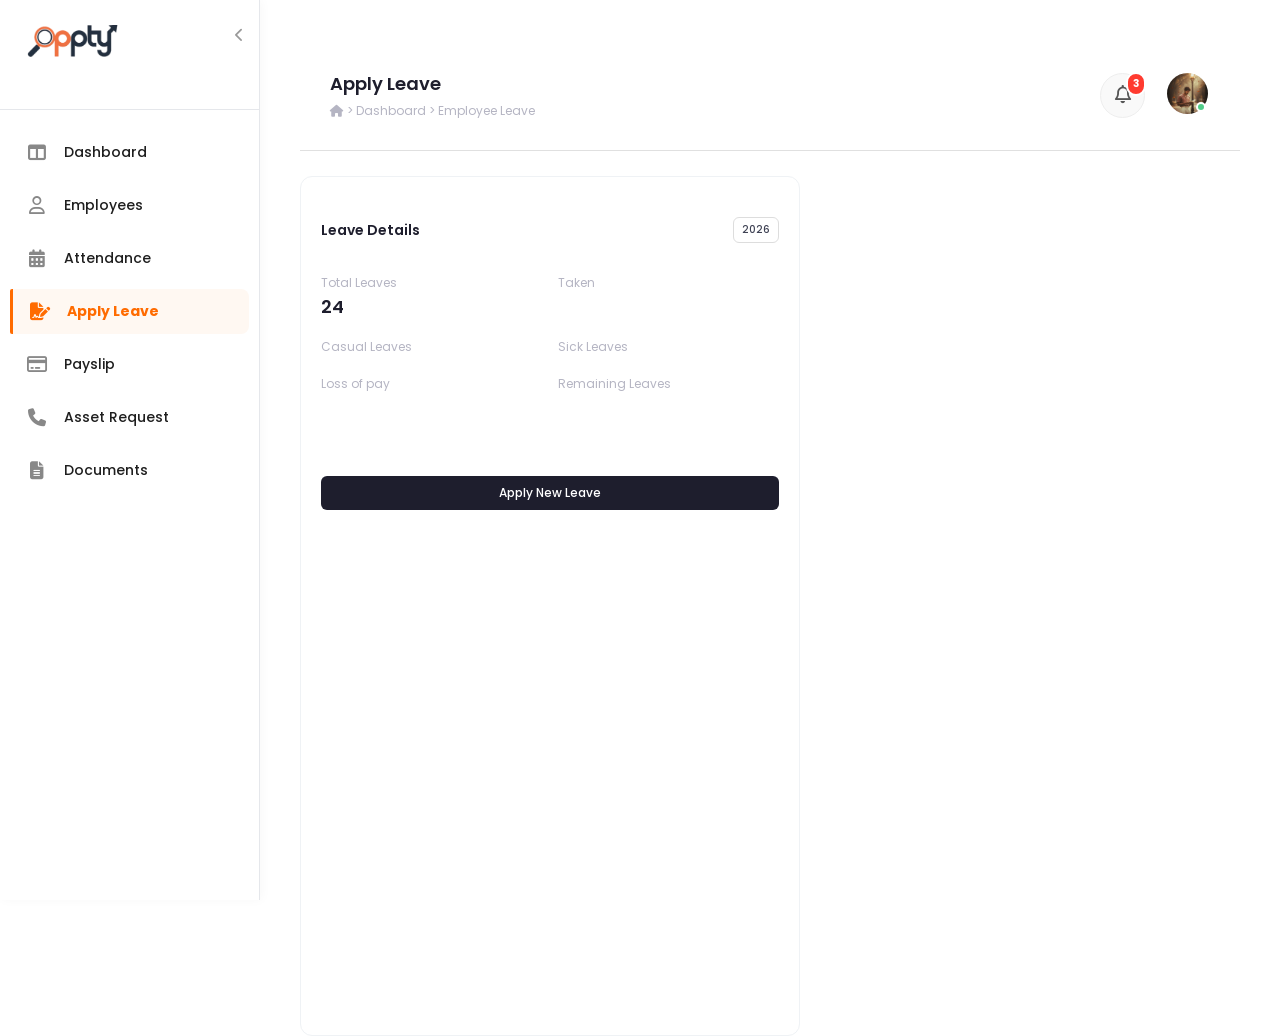
==== f_fr_bac/f_fr_bac/dashb_employee_trail/apply_leave/leave.html @ 928dead2 "updated profile" ====
<!DOCTYPE html>
<html lang="en">
<head>
    <meta charset="UTF-8">
    <meta name="viewport" content="width=device-width, initial-scale=1.0">
    <title>OPPTY EMPLOYEE HRMS</title>
    <link rel="icon" type="image/png" href="../assets/opptylogo2.png">
    <link href="https://fonts.googleapis.com/css2?family=Poppins:wght@300;400;500;600;700&display=swap" rel="stylesheet">
    <link rel="stylesheet" href="https://cdnjs.cloudflare.com/ajax/libs/font-awesome/6.4.0/css/all.min.css">
    <link rel="stylesheet" href="./leave.css">
    <link rel="stylesheet" href="../employee_page/employee.css">
    <link rel="stylesheet" href="../dashboard/dashboard.css">
</head>
<body>

    <div class="app-layout">
      <!-- SIDEBAR -->
      <aside class="sidebar" id="sidebar">
        <!-- Sidebar Header -->
        <div class="sidebar-header">
          <!-- 1. NEW LOGO SECTION -->
          <div class="sidebar-logo">
            <!-- Replace src with your actual logo URL -->
            <img src="../assets/opptylogo.png" alt="Company Logo" />
          </div>

          <!-- User Profile -->
          <div class="header-profile">
            <div class="user-name" id="name"></div>
            <div class="user-role" id="role"></div>
          </div>

          <!-- Toggle Button -->
          <button id="sidebarToggle" class="sidebar-toggle">
            <i class="fa-solid fa-chevron-left"></i>
          </button>
        </div>

        <div class="sidebar-content">
          <ul class="sidebar-menu">
            <!-- Dashboard -->
            <li class="menu-item">
              <a href="../dashboard/dashboard.html" class="menu-link">
                <div class="link-left">
                  <i class="fa-solid fa-table-columns"></i>
                  <span>Dashboard</span>
                </div>
              </a>
            </li>

            <!-- Employees -->
            <li class="menu-item">
              <a href="../employee_page/employee.html" class="menu-link">
                <div class="link-left">
                  <i class="fa-regular fa-user"></i>
                  <span>Employees</span>
                </div>
              </a>
            </li>

            <!-- Attendance -->
            <li class="menu-item">
              <a href="../attendance/attendance.html" class="menu-link">
                <div class="link-left">
                  <i class="fa-solid fa-calendar-days"></i>
                  <span>Attendance</span>
                </div>
              </a>
            </li>
            <li class="menu-item active">
              <a href="../apply_leave/leave.html" class="menu-link">
                <div class="link-left">
                  <i class="fa-solid fa-file-signature"></i>
                  <span>Apply Leave</span>
                </div>
              </a>
            </li>   

           <!-- Payslip -->
            <li class="menu-item">
              <a href="../payslips/payslip.html" class="menu-link">
                <div class="link-left">
                  <i class="fa-regular fa-credit-card"></i>
                  <span>Payslip</span>
                </div>
              </a>
            </li>

            <!-- Asset Allocation -->
            <li class="menu-item">
              <a href="../asset_allocation/assetallocation.html" class="menu-link">
                <div class="link-left">
                  <i class="fa-solid fa-phone"></i>
                  <span>Asset Request</span>
                </div>
              </a>
            </li>

            <!-- Documents -->
      <li class="menu-item">
        <a href="../documents/documents.html" class="menu-link">
          <div class="link-left">
            <i class="fa-solid fa-file-lines"></i>
            <span>Documents</span>
          </div>
        </a>
      </li>
          </ul>
        </div>
      </aside>
      <main class="main-content" id="mainContent">
        <div class="container">
          <!-- Header -->
          <header class="page-header">
            <div class="flex items-center gap-10">
              <!-- Mobile Menu Button -->
              <button id="mobileMenuBtn" class="mobile-menu-btn">
                <i class="fa-solid fa-bars"></i>
              </button>

              <div class="page-title">
                <h1>Apply Leave</h1>
                <div class="breadcrumbs">
                  <i class="fa-solid fa-house"></i> > Dashboard > Employee
                  Leave
                </div>
              </div>
            </div>

            <!-- 1. NOTIFICATION COMPONENT -->
         <div style="width: auto; display: flex; justify-content: flex-end; align-items: center; gap: 20px;">
        <div class="db-widget-wrapper">
            <button class="db-icon-btn db-notif-trigger-btn" onclick="db_toggleNotifications()">
                <i class="fa-regular fa-bell"></i>
                <span class="db-notif-badge">3</span>
            </button>

            <!-- Unique ID for Notification Dropdown -->
            <div class="db-dropdown-card db-notif-card" id="db-notification-menu">
                <div class="db-card-header">Notifications</div>
                
                <div class="db-notif-item">
                    <div class="db-notif-symbol"><i class="fa-solid fa-check"></i></div>
                    <div class="db-notif-text">
                        <h4>Leave Approved</h4>
                        <p>Your leave request was approved.</p>
                        <span class="db-time-ago">Just now</span>
                    </div>
                </div>

                <div class="db-notif-item">
                    <div class="db-notif-symbol db-symbol-alert">
                        <i class="fa-solid fa-triangle-exclamation"></i>
                    </div>
                    <div class="db-notif-text">
                        <h4>Attendance Alert</h4>
                        <p>You forgot to punch out.</p>
                        <span class="db-time-ago">2 hours ago</span>
                    </div>
                </div>
            </div>
        </div>

        <!-- 2. PROFILE COMPONENT -->
        <div class="db-widget-wrapper">
            <!-- Profile Image Button -->
            <button class="db-profile-trigger-btn" onclick="db_toggleProfile()">
                <img src="../assets/profiledp.jpeg" alt="User">
                <span class="db-online-dot"></span>
            </button>

            <!-- Unique ID for Profile Dropdown -->
            <div class="db-dropdown-card db-profile-card" id="db-profile-menu">
                <!-- User Info Header -->
                <div class="db-profile-header-info">
                    <div class="db-user-avatar-lg">
                        <img src="../assets/profiledp.jpeg" alt="User">
                    </div>
                    <div class="db-user-info-text">
                        <h3 id="name"></h3>
                        <p>Employee ID: <span id="employee_id"></span></p>
                    </div>
                </div>

                <!-- Menu Links -->
                <ul class="db-profile-nav-list">
                    <li><a href="../dashboard/dashboard.html"><i class="fa-regular fa-user"></i> My Profile</a></li>
                    
                </ul>

                <!-- Logout Section -->
                <div class="db-logout-footer">
                    <button class="db-logout-action-btn" onclick="db_logoutUser()">
                        <i class="fa-solid fa-arrow-right-from-bracket"></i> Logout
                    </button>
                </div>
            </div>
        </div>
         </div>
          </header>
        </div>

        <!--apply leave section-->
        <div class="card" style="width: 500px; align-items: center;  ">
                        <div class="card-header" style="margin-top: 20px;">
                            <span class="card-title">Leave Details</span>
                            <button class="btn btn-outline" style="padding: 4px 8px; font-size: 10px;">2026</button>
                        </div>
                        <div class="stats-grid">
                            <div class="stat-box">
                                <span>Total Leaves</span>
                                <h4>24</h4>
                            </div>
                            <div class="stat-box">
                                <span>Taken</span>
                                <h4 id="taken"></h4>
                            </div>
                            <div class="stat-box">
                                <span >Casual Leaves</span>
                                <h4 id="casual"></h4>
                            </div>
                            <div class="stat-box">
                                <span>Sick Leaves</span>
                                <h4 id="sick"></h4>
                            </div>
                            <div class="stat-box">
                                <span>Loss of pay</span>
                                <h4 id="lop"></h4>
                            </div>
                            <div class="stat-box">
                                <span>Remaining Leaves</span>
                                <h4 id="remaining"></h4>
                            </div>
                        </div>
                        <button class="btn btn-dark btn-trigger" style="width: 100%; margin-top: 80px; text-align: center; display: flex; justify-content: center; align-items: center;" >Apply New Leave</button>
                    </div>
                </div>

                <!-- leave apply modal -->
  <div class="lm-modal-overlay" id="lmLeaveModal">
    <div class="lm-modal-box">
        <div class="lm-modal-header">
            <h3>Add Leave Request</h3>
            <button class="lm-close-icon" id="lmCloseBtn"><i class="fa-solid fa-xmark"></i></button>
        </div>

        <div class="lm-modal-body">
            <form id="lmLeaveForm">
                <div class="lm-form-group">
                    <label>Employee Name <span class="lm-req">*</span></label>
                    <input type="text" id="lmEmpName" class="lm-form-control" placeholder="Enter Name"> 
                </div>

                <div class="lm-form-group">
                    <label>Leave Type <span class="lm-req">*</span></label>
                    <select id="lmLeaveType" class="lm-form-control">
                        <option value="" disabled selected>Select Leave Type</option>
                        <option value="casual">Casual Leave (12/yr)</option>
                        <option value="medical">Medical Leave (12/yr)</option>
                        <!-- <option value="nopay">Loss of Pay</option> -->
                    </select>
                </div>

                <div class="lm-form-row">
                    <div class="lm-form-group lm-half">
                        <label>From Date <span class="lm-req">*</span></label>
                        <input type="date" id="lmFromDate" class="lm-form-control">
                    </div>
                    <div class="lm-form-group lm-half">
                        <label>To Date <span class="lm-req">*</span></label>
                        <input type="date" id="lmToDate" class="lm-form-control">
                    </div>
                </div>

                <div class="lm-form-row">
                    <div class="lm-form-group lm-half">
                        <label>Total Days</label>
                        <input type="text" id="lmNumDays" class="lm-form-control lm-readonly" value="0" readonly>
                    </div>
                    <div class="lm-form-group lm-half">
                        <label>Current Balance</label>
                        <input type="text" id="lmBalance" class="lm-form-control lm-readonly lm-highlight" value="-" readonly>
                    </div>
                </div>

                <div class="lm-form-group">
                    <label>Reason for Leave <span class="lm-req">*</span></label>
                    <textarea id="lmReason" class="lm-form-control" rows="3" placeholder="Enter reason here..."></textarea>
                </div>

                <div class="lm-modal-footer">
                    <button type="button" class="lm-btn-cancel" id="lmCancelBtn">Cancel</button>
                    <button type="submit" class="lm-btn-submit" id="lmSubmitBtn">Submit Request</button>
                </div>
            </form>
        </div>
    </div>
</div>
<!-- SUCCESS MODAL POPUP -->
<div class="lm-modal-overlay" id="lmSuccessModal">
    <div class="lm-success-box">
        <div class="lm-success-icon">
            <i class="fa-solid fa-check"></i>
        </div>
        <h3>Request Submitted!</h3>
        <p>Your leave application has been sent for approval successfully.</p>
        <button class="lm-btn-success-close" id="lmSuccessCloseBtn">Continue</button>
    </div>
</div>

      </main>
    </div>
        <script src="./leave.js"></script>
        <script src="../employee_page/employee.js"></script>
        <script src="../dashboard/dashboard.js"></script>
</body>
</html>
---- f_fr_bac/f_fr_bac/dashb_employee_trail/apply_leave/leave.css ----
/* --- Modal Overlay (Hidden by Default) --- */
.lm-modal-overlay {
    position: fixed;
    top: 0; left: 0; width: 100%; height: 100%;
    background: rgba(0, 0, 0, 0.5);
    z-index: 1000;
    display: none; /* Hidden */
    justify-content: center;
    align-items: center;
    backdrop-filter: blur(2px);
}

/* --- Show Modal when Active --- */
.lm-modal-overlay.active {
    display: flex !important;
}

/* --- Modal Box Styling --- */
.lm-modal-box, .lm-success-box {
    background: white;
    padding: 25px;
    border-radius: 12px;
    width: 500px;
    max-width: 90%;
    box-shadow: 0 10px 30px rgba(0,0,0,0.2);
    animation: fadeIn 0.3s ease;
}

/* --- SUCCESS MODAL SPECIFIC STYLES --- */
/* This targets the inner white box of the success modal */
.lm-success-box {
    background: white;
    width: 400px;
    max-width: 90%;
    text-align: center;
    padding: 30px;
    border-radius: 12px;
    box-shadow: 0 10px 30px rgba(0,0,0,0.2);
    /* Center it inside the overlay */
    position: relative;
    display: flex;
    flex-direction: column;
    align-items: center;
}

.lm-success-icon { 
    font-size: 50px; 
    color: #28a745; 
    margin-bottom: 15px; 
}

.lm-success-box h3 {
    margin: 10px 0;
    color: #333;
    font-size: 22px;
}

.lm-success-box p {
    color: #666;
    font-size: 14px;
    margin-bottom: 25px;
    line-height: 1.5;
}

.lm-btn-success-close {
    background: #28a745; 
    color: white; 
    border: none; 
    padding: 10px 30px; 
    border-radius: 6px; 
    cursor: pointer; 
    font-size: 14px;
    font-weight: 600;
    transition: 0.2s;
}

.lm-btn-success-close:hover {
    background: #218838;
}
---- f_fr_bac/f_fr_bac/dashb_employee_trail/employee_page/employee.css ----
/* :root {
    --primary: #FF5B1E;
    --dark: #1E1E2D;
    --text: #3F4254;
    --muted: #B5B5C3;
    --border: #E5E7EB;
    --bg: #F5F8FA;
    --white: #FFFFFF;
}

* { margin: 0; padding: 0; box-sizing: border-box; font-family: 'Inter', sans-serif; }

body {
    background-color: var(--bg);
    height: 100vh;
    display: flex;
    justify-content: center;
    align-items: center;
} */

.dashboard{

width:420px;
margin:auto;
display:flex;
flex-direction:column;
gap:25px;

}

/* Birthday */

.birthday-card{

background:linear-gradient(135deg,#1d2038,#262a45);
color:white;
border-radius:20px;
padding:35px;
text-align:center;
box-shadow:0 10px 30px rgba(0,0,0,0.15);

}

.birthday-card h2{

font-size:22px;
margin-bottom:20px;

}

.birthday-profile img{

width:80px;
height:80px;
border-radius:50%;
border:4px solid rgba(255,255,255,0.15);
margin-bottom:10px;

}

.birthday-profile h3{

margin:5px 0;
font-size:20px;

}

.birthday-profile p{

color:#c7c9e3;
font-size:14px;

}

.birthday-actions{

margin-top:25px;
display:flex;
justify-content:center;
gap:12px;

}

.wish-btn{

background:#ff6b2c;
border:none;
padding:10px 18px;
color:white;
border-radius:8px;
font-size:14px;
cursor:pointer;
transition:0.3s;

}

.wish-btn:hover{

background:#ff4d00;

}

.view-btn{

background:white;
color:#222;
border:none;
padding:10px 18px;
border-radius:8px;
cursor:pointer;

}

/* Leave */

.leave-card{

background:#1f5664;
color:white;
padding:22px 25px;
border-radius:16px;
display:flex;
justify-content:space-between;
align-items:center;
box-shadow:0 8px 20px rgba(0,0,0,0.1);

}

.leave-left h3{

margin:0;
font-size:18px;

}

.leave-left p{

margin-top:5px;
font-size:13px;
opacity:0.8;

}

/* Holiday */

.holiday-card{

background:#ffc107;
padding:22px 25px;
border-radius:16px;
display:flex;
justify-content:space-between;
align-items:center;
box-shadow:0 8px 20px rgba(0,0,0,0.1);

}

.holiday-left h3{

margin:0;
font-size:18px;

}

.holiday-left p{

margin-top:5px;
font-size:13px;

}

.small-btn{

background:white;
border:none;
padding:8px 14px;
border-radius:6px;
cursor:pointer;
font-weight:500;

}

.small-btn:hover{

background:#f1f1f1;

}
/* --- Header Layout --- */
.page-header {
    display: flex;
    justify-content: space-between; /* Pushes Search to the right */
    align-items: center;
    padding: 15px 25px;
    background-color: #fff;
    border-bottom: 1px solid #e0e0e0;
    flex-wrap: wrap; /* Allows wrapping on mobile */
    gap: 15px;
}

.header-left {
    display: flex;
    align-items: center;
    gap: 15px;
}

/* --- Search Box Container --- */
.search-box-wrapper {
    display: flex;
    align-items: center;
    background: #f3f4f6;
    border: 1px solid #e5e7eb;
    border-radius: 8px;
    padding: 0;
    overflow: hidden; /* Keeps children inside corners */
    transition: 0.3s;
    width: 400px;
    max-width: 100%;
}

.search-box-wrapper:focus-within {
    border-color: #2dd4bf; /* Highlight color on focus */
    box-shadow: 0 0 0 3px rgba(45, 212, 191, 0.1);
    background: #fff;
}

/* --- Filter Dropdown --- */
.search-select {
    border: none;
    background: transparent;
    padding: 10px 10px 10px 15px;
    font-size: 13px;
    color: #555;
    outline: none;
    cursor: pointer;
    font-weight: 500;
}

.search-select:hover {
    color: #000;
}

/* --- Vertical Divider --- */
.search-divider {
    width: 1px;
    height: 20px;
    background-color: #ccc;
    margin: 0 5px;
}

/* --- Input Field --- */
.search-input {
    border: none;
    background: transparent;
    padding: 10px;
    flex: 1; /* Takes remaining space */
    font-size: 14px;
    outline: none;
    color: #333;
}

/* --- Search Button --- */
.search-btn {
    background: transparent;
    border: none;
    padding: 10px 15px;
    cursor: pointer;
    color: #666;
    transition: 0.2s;
}

.search-btn:hover {
    color: #2dd4bf; /* Brand color */
    background-color: rgba(0,0,0,0.02);
}

/* --- Responsive --- */
@media (max-width: 768px) {
    .page-header {
        flex-direction: column;
        align-items: flex-start;
    }
    .search-box-wrapper {
        width: 100%;
    }
}

.calendar-card {
    background: var(--white);
    width: 720px;
    padding: 30px;
    border-radius: 16px;
    box-shadow: 0 15px 40px rgba(0,0,0,0.05);
    border: 1px solid var(--border);
}

/* --- Header & Dropdowns --- */
.calendar-header {
    display: flex;
    justify-content: space-between;
    align-items: center;
    margin-bottom: 25px;
}

.select-group {
    display: flex;
    gap: 10px;
}

.cal-select {
    padding: 8px 12px;
    border-radius: 8px;
    border: 1px solid var(--border);
    font-size: 14px;
    font-weight: 600;
    color: var(--dark);
    outline: none;
    cursor: pointer;
    background-color: #fff;
    transition: 0.2s;
}

.cal-select:hover { border-color: var(--muted); }
.cal-select:focus { border-color: var(--primary); }

/* Button to quickly jump back to today */
.btn-today {
    background: transparent;
    border: none;
    color: var(--primary);
    font-size: 12px;
    font-weight: 600;
    cursor: pointer;
}
.btn-today:hover { text-decoration: underline; }

/* --- Grid --- */
.weekdays {
    display: grid;
    grid-template-columns: repeat(7, 1fr);
    text-align: center;
    font-size: 12px;
    color: var(--muted);
    font-weight: 600;
    margin-bottom: 10px;
    text-transform: uppercase;
}

.days-grid {
    display: grid;
    grid-template-columns: repeat(7, 1fr);
    gap: 5px;
}

.day {
    height: 45px;
    display: flex;
    align-items: center;
    justify-content: center;
    border-radius: 8px;
    font-size: 13px;
    color: var(--text);
    cursor: pointer;
    transition: 0.2s;
}

.day:hover:not(.empty) {
    background-color: #F9F9F9;
    color: var(--dark);
    font-weight: 600;
}

/* Today's Highlight */
.day.today {
    background-color: var(--primary);
    color: white;
    font-weight: 700;
    box-shadow: 0 4px 10px rgba(255, 91, 30, 0.3);
}

/* Offset dates (prev/next month) */
.day.other-month {
    color: #E0E0E0;
}

/* Style for days marked as Present (Green) */
.day.present {
    background-color: #10b981; /* Green color */
    color: white !important;
    font-weight: 700;
    box-shadow: 0 4px 10px rgba(16, 185, 129, 0.3);
    position: relative;
    border: none;
}

/* Optional: Add a small checkmark icon via CSS */
.day.present::after {
    content: '✓';
    font-size: 8px;
    position: absolute;
    bottom: 2px;
    left: 50%;
    transform: translateX(-50%);
    opacity: 0.8;
}

/* Ensure 'Present' overrides 'Today' if user punches in today */
.day.today.present {
    background-color: #10b981; /* Green overrides Primary */
    border: 2px solid white;    /* Add a border to show it is still today */
}

/* profile */
.profile-card {
  width: 500px;
  background: white;
  border-radius: 18px;
  box-shadow: 0 10px 25px rgba(0,0,0,0.15);
  overflow: hidden;
  transition: 0.3s;
}

/* .profile-card:hover {
  transform: translateY(-5px);
} */

.profile-header {
  background: linear-gradient(135deg, #fe5e1f, #e8701b);
  padding: 25px;
  text-align: center;
  color: white;
}

.profile-img {
  width: 100px;
  height: 100px;
  border-radius: 50%;
  border: 4px solid white;
  object-fit: cover;
  margin-bottom: 10px;
}

.profile-name {
  font-size: 20px;
  font-weight: bold;
}

.profile-role {
  font-size: 14px;
  opacity: 0.9;
}

.profile-body {
  padding: 20px;
}

.info-row {
  display: flex;
  justify-content: space-between;
  margin-bottom: 12px;
  font-size: 14px;
}

.info-row span {
  color: gray;
}

.status {
  text-align: center;
  margin: 15px 0;
}

.status-badge {
  display: inline-block;
  padding: 6px 14px;
  border-radius: 20px;
  font-size: 13px;
  font-weight: bold;
  background: #e6f7ee;
  color: #1fa463;
}

.buttons {
  display: flex;
  gap: 10px;
  margin-top: 15px;
}

.buttons button {
  flex: 1;
  padding: 10px;
  border: none;
  border-radius: 10px;
  cursor: pointer;
  font-weight: bold;
  transition: 0.3s;
}

.btn-punch {
  background: #f28f69;
  color: white;
}

.btn-punch:hover {
  background: #f25c54;
}

.btn-view {
  background: #eaeaea;
}

.btn-view:hover {
  background: #d5d5d5;
}

/* Style for when the user has finished work for the day */
.punch-btn.completed {
    background-color: #e9ecef;
    color: #6c757d;
    cursor: not-allowed;
    border: 1px solid #dee2e6;
    pointer-events: none; /* Prevents clicking */
}

/* Style for Punch Out mode (Active) */
.punch-btn.punched-out-mode {
    background-color: #dc3545; /* Red */
    color: white;
    border: none;
}

.punch-btn.punched-out-mode:hover {
    background-color: #c82333;
}

:root {
  --primary: #ff5b1e; /* Orange accent */
  --primary-hover: #e04e18;
  --dark: #1e1e2d; /* Dark card backgrounds */
  --text-main: #3f4254;
  --text-muted: #b5b5c3;
  --bg-body: #f5f8fa;
  --white: #ffffff;
  --border: #eff2f5;
  --success: #50cd89;
  --danger: #f1416c;
  --warning: #ffc700;
  --info: #7239ea;
  --sidebar-width: 250px;
  --sidebar-width-collapsed: 70px;
  --header-height: 70px;
}

* {
  margin: 0;
  padding: 0;
  box-sizing: border-box;
  font-family: "Poppins", sans-serif;
}

body {
  background-color: var(--bg-body);
  color: var(--text-main);
  font-size: 13px;
  overflow-x: hidden;
}

a {
  text-decoration: none;
  color: inherit;
}
ul {
  list-style: none;
}

/* --- App Layout --- */
.app-layout {
  display: flex;
  min-height: 100vh;
}

/* --- Sidebar Styling --- */

:root {
  --sidebar-width: 260px;

  /* --- Theme Colors --- */
  --bg-white: #ffffff;
  --text-black: #1f1f1f; /* Soft black for better readability */
  --text-gray: #666666; /* Muted text for inactive items */
  --primary-orange: #ff6b00; /* Professional Orange */
  --bg-hover: #fff8f2; /* Very faint orange tint for hover bg */
  --border-color: #eeeeee;
}

/* --- Sidebar Container --- */
.sidebar {
  width: var(--sidebar-width);
  background: var(--bg-white); /* White Background */
  border-right: 1px solid var(--border-color);
  position: fixed;
  height: 100vh;
  left: 0;
  top: 0;
  z-index: 1000;
  transition: all 0.3s ease;
  display: flex;
  flex-direction: column;
  box-shadow: 2px 0 10px rgba(0, 0, 0, 0.03); /* Subtle shadow for depth */
}

/* --- Header Section --- */
.sidebar-header {
  padding: 25px 20px;
  display: flex;
  flex-direction: column; /* Stack Logo and Profile */
  gap: 20px;
  border-bottom: 1px solid var(--border-color);
  position: relative;
}

/* Logo Styling */
.sidebar-logo {
  display: flex;
  align-items: center;
  gap: 12px;
  margin-bottom: 5px;
}

.sidebar-logo img {
  width: 120px;
  height: 32px;
  object-fit: contain;
}

.sidebar-logo .logo-text {
  font-size: 20px;
  font-weight: 800;
  color: var(--text-black);
  letter-spacing: -0.5px;
}

/* Profile Section */
.header-profile {
  display: flex;
  flex-direction: column;
}

.user-name {
  font-size: 15px;
  font-weight: 700;
  color: var(--text-black);
}

.user-role {
  font-size: 12px;
  font-weight: 600;
  color: var(--text-gray);
  margin-top: 2px;
}

/* Toggle Button */
.sidebar-toggle {
  position: absolute;
  top: 25px;
  right: 15px;
  background: transparent;
  border: none;
  color: #999;
  cursor: pointer;
  font-size: 14px;
}
.sidebar-toggle:hover {
  color: var(--primary-orange);
}

/* --- Menu Content --- */
.sidebar-content {
  flex: 1;
  overflow-y: auto;
  padding: 20px 10px;
}

.sidebar-menu {
  list-style: none;
  padding: 0;
  margin: 0;
}

.menu-item {
  margin-bottom: 8px;
}

.menu-link {
  display: flex;
  align-items: center;
  padding: 12px 15px;
  color: var(--text-black); /* Black font by default */
  font-size: 14px;
  font-weight: 500;
  text-decoration: none;
  border-radius: 8px;

  /* Smooth Transitions for professional feel */
  transition: all 0.25s cubic-bezier(0.25, 0.8, 0.25, 1);
  transform-origin: left center; /* Ensures zoom expands from left */
}

.link-left {
  display: flex;
  align-items: center;
  gap: 15px;
  width: 100%;
}

/* Icon Styling */
.link-left i {
  font-size: 18px;
  width: 24px;
  text-align: center;
  color: #888; /* Grey Icon Default */
  transition: color 0.2s ease;
}

/* --- HOVER EFFECT (Professional Zoom & Color) --- */
.menu-item:not(.active):hover .menu-link {
  color: var(--primary-orange); /* Font turns Orange */
  background-color: var(--bg-hover); /* Faint background tint */
  box-shadow: 0 4px 12px rgba(0, 0, 0, 0.05); /* Subtle lift effect */
}

.menu-item:not(.active):hover i {
  color: var(--primary-orange); /* Icon turns Orange */
}

/* --- ACTIVE STATE --- */
.menu-item.active .menu-link {
  background: var(--bg-hover);
  color: var(--primary-orange);
  font-weight: 700;
  border-left: 3px solid var(--primary-orange); /* Professional indicator */
  border-top-left-radius: 2px;
  border-bottom-left-radius: 2px;
}

.menu-item.active i {
  color: var(--primary-orange);
}

/* --- ACTIVE STATE --- */
.menu-item.active .menu-link {
  background: var(--bg-hover, #f0f0f0); /* Added fallback color */
  color: var(--primary-orange, #ff6b00);
  font-weight: 700;
  border-left: 3px solid var(--primary-orange, #ff6b00);
  /* Optional: Add background transition for smoothness */
  transition: all 0.3s ease;
}

.menu-item.active i {
  color: var(--primary-orange, #ff6b00);
}

.menu-item .menu-link:hover {
    background: var(--bg-hover, #f8f9fa);
    color: var(--primary-orange, #ff6b00);
}

.menu-item:hover i {
    color: var(--primary-orange, #ff6b00);
}

/* --- Collapsed State Adjustments --- */
.sidebar.collapsed {
  width: 80px;
}
.sidebar.collapsed .logo-text,
.sidebar.collapsed .user-name,
.sidebar.collapsed .user-role,
.sidebar.collapsed .menu-link span {
  display: none;
}

.sidebar.collapsed .sidebar-header {
  align-items: center;
  padding: 20px 0;
}
.sidebar.collapsed .sidebar-logo {
  justify-content: center;
  margin-bottom: 15px;
}
.sidebar.collapsed .sidebar-toggle {
  display: none;
}
.sidebar.collapsed .menu-link {
  justify-content: center;
  padding: 15px 0;
}
.sidebar.collapsed .link-left {
  gap: 0;
  justify-content: center;
}

/* Scrollbar */
.sidebar-content::-webkit-scrollbar {
  width: 4px;
}
.sidebar-content::-webkit-scrollbar-thumb {
  background: #eee;
  border-radius: 4px;
}
/* Responsive Mobile */
@media (max-width: 992px) {
  .sidebar {
    transform: translateX(-100%);
  }
  .sidebar.active {
    transform: translateX(0);
  }
}

/* --- TOP NAVBAR --- */
.top-navbar {
    background: white;
    height: 70px;
    display: flex;
    align-items: center;
    justify-content: space-between;
    padding: 0 30px;
    border-bottom: 1px solid var(--border-color);
    position: sticky;
    top: 0;
    z-index: 100;
}

/* Search Bar Wrapper */
.search-wrapper {
    position: relative;
    width: 100%;
    max-width: 500px;
}

.search-container {
    display: flex;
    align-items: center;
    background-color: var(--bg-search);
    border-radius: 99px; /* Pill shape */
    padding: 10px 20px;
    transition: all 0.3s ease;
}

.search-container:focus-within {
    box-shadow: 0 0 0 2px rgba(79, 70, 229, 0.2);
    background-color: #fff;
    outline: 1px solid var(--border-color);
}

.search-icon {
    color: var(--text-main);
    font-size: 1.1rem;
    margin-right: 12px;
}

.search-input {
    border: none;
    background: transparent;
    outline: none;
    width: 100%;
    font-size: 0.95rem;
    color: var(--text-main);
}

/* Filter & Shortcut Section inside search */
.search-actions {
    display: flex;
    align-items: center;
    gap: 10px;
    border-left: 1px solid #d1d5db;
    padding-left: 12px;
    margin-left: 10px;
    white-space: nowrap;
}

.shortcut-hint {
    color: var(--text-light);
    font-size: 0.75rem;
    font-weight: 600;
    letter-spacing: 0.5px;
    pointer-events: none;
}

.filter-btn {
    background: none;
    border: none;
    cursor: pointer;
    color: var(--text-main);
    font-size: 0.9rem;
    transition: color 0.2s;
}

.filter-btn:hover {
    color: var(--primary);
}

/* Right Side Icons */
.nav-actions {
    display: flex;
    align-items: center;
    gap: 25px;
}

.nav-icon-btn {
    background: none;
    border: none;
    font-size: 1.25rem;
    color: #555;
    cursor: pointer;
    position: relative;
    transition: color 0.2s;
}

.nav-icon-btn:hover {
    color: var(--primary);
}

.avatar-container {
    width: 45px;
    height: 45px;
    border-radius: 50%;
    overflow: hidden;
    border: 2px solid white;
    box-shadow: 0 2px 5px rgba(0,0,0,0.1);
    cursor: pointer;
}

.avatar-container img {
    width: 100%;
    height: 100%;
    object-fit: cover;
}

/* --- PAGE HEADER --- */
.page-header {
    background-color: transparent;
    padding: 30px;
    display: flex;
    justify-content: space-between;
    align-items: center;
    flex-wrap: wrap;
    gap: 20px;
}

.flex { display: flex; }
.items-center { align-items: center; }
.gap-10 { gap: 15px; }

.mobile-menu-btn {
    display: none;
    background: white;
    border: 1px solid var(--border-color);
    padding: 10px;
    border-radius: 8px;
    cursor: pointer;
}

.page-title h1 {
    font-size: 1.5rem;
    color: var(--text-main);
    margin-bottom: 5px;
}

.breadcrumbs {
    color: var(--text-light);
    font-size: 0.9rem;
}

.btn {
    padding: 10px 20px;
    border-radius: 6px;
    font-weight: 500;
    cursor: pointer;
    font-size: 0.9rem;
    display: flex;
    align-items: center;
    gap: 8px;
}

.btn-outline {
    background: white;
    border: 1px solid var(--border-color);
    color: var(--text-main);
    transition: all 0.2s;
}

.btn-outline:hover {
    background-color: #f9fafb;
    border-color: #d1d5db;
}

/* --- RESPONSIVE MEDIA QUERIES --- */
@media (max-width: 768px) {
    .top-navbar { padding: 0 15px; }
    
    /* Hide hint and extra icons on mobile */
    .shortcut-hint, 
    .nav-icon-btn:not(.notification-btn) { display: none; }
    
    .notification-btn { display: block; }

    .search-container { padding: 8px 15px; }
    .search-actions { border: none; margin-left: 0; padding-left: 0; }
    
    .mobile-menu-btn { display: block; }
    
    .page-header { flex-direction: column; align-items: flex-start; }
    .header-actions { width: 100%; justify-content: space-between; margin-top: 15px; }
}

/* apply leave section */
/* Overlay */
.lm-modal-overlay {
    position: fixed;
    top: 0; 
    left: 0; 
    width: 100%; 
    height: 100%; 
    background: var(--lm-overlay); 
    z-index: 9999; 
    display: none; /* Hidden by default */
    justify-content: center; 
    align-items: center; 
    backdrop-filter: blur(2px);
}

.lm-modal-overlay.active { display: flex; }

/* Modal Box */
.lm-modal-box {
    background: white;
    width: 500px;
    max-width: 90%;
    border-radius: 12px;
    box-shadow: 0 10px 30px rgba(0,0,0,0.2);
    animation: lmZoomIn 0.3s ease;
    overflow: hidden;
}

@keyframes lmZoomIn { from { transform: scale(0.95); opacity: 0; } to { transform: scale(1); opacity: 1; } }

/* Header */
.lm-modal-header {
    padding: 20px 25px;
    border-bottom: 1px solid var(--lm-border);
    display: flex;
    justify-content: space-between;
    align-items: center;
}

.lm-modal-header h3 { font-size: 18px; font-weight: 600; margin: 0; color: var(--lm-text); }

.lm-close-icon {
    background: #f5f5f5; border: none; width: 32px; height: 32px; 
    border-radius: 50%; cursor: pointer; color: #888; display: flex; 
    align-items: center; justify-content: center; transition: 0.2s;
}
.lm-close-icon:hover { background: #eee; color: var(--lm-danger); }

/* Body */
.lm-modal-body { padding: 25px; }

.lm-form-group { margin-bottom: 15px; }
.lm-form-row { display: flex; gap: 15px; margin-bottom: 15px; }
.lm-half { flex: 1; }

.lm-form-group label {
    display: block; font-size: 13px; font-weight: 500; 
    color: var(--lm-text); margin-bottom: 6px;
}

.lm-req { color: var(--lm-danger); }

.lm-form-control {
    width: 100%; padding: 10px 12px; 
    border: 1px solid var(--lm-border); 
    border-radius: 6px; font-size: 14px; 
    outline: none; color: var(--lm-text);
    background: #fff;
}

.lm-form-control:focus { border-color: var(--lm-primary); }

.lm-readonly { background: #F9F9F9; pointer-events: none; }
.lm-highlight { color: var(--lm-primary); font-weight: 700; }

/* Footer Buttons */
.lm-modal-footer {
    display: flex; justify-content: flex-end; gap: 12px; margin-top: 25px;
}

.lm-btn-cancel {
    background: white; border: 1px solid var(--lm-border); 
    padding: 10px 20px; border-radius: 6px; 
    font-weight: 500; cursor: pointer; color: #7e8299;
}
.lm-btn-cancel:hover { background: #f9f9f9; }

.lm-btn-submit {
    background: orangered; 
    padding: 10px 24px; border-radius: 6px; 
    font-weight: 500; color: white; cursor: pointer;
    border: none; transition: background 0.2s;
}
.lm-btn-submit:hover { background: #e04e18; }

/* Toast Notification */
.lm-toast {
    position: fixed; top: 20px; right: 20px;
    background: white; color: var(--lm-text);
    padding: 16px 20px; border-radius: 8px;
    box-shadow: 0 5px 15px rgba(0,0,0,0.15);
    display: flex; align-items: center; gap: 12px;
    border-left: 4px solid var(--lm-danger);
    transform: translateX(120%); transition: transform 0.3s ease;
    z-index: 10000;
}

.lm-toast.active { transform: translateX(0); }
.lm-toast.success { border-left-color: var(--lm-success); }
.lm-toast i { font-size: 18px; }
.lm-toast.success i { color: var(--lm-success); }
.lm-toast.error i { color: var(--lm-danger); }

/* --- Success Modal Box --- */
.lm-success-box {
    background: white;
    width: 400px;
    max-width: 85%;
    padding: 40px 30px;
    border-radius: 16px;
    text-align: center;
    box-shadow: 0 20px 40px rgba(0,0,0,0.2);
    animation: lmPopUp 0.4s cubic-bezier(0.175, 0.885, 0.32, 1.275);
    position: relative;
}

@keyframes lmPopUp {
    0% { transform: scale(0.5); opacity: 0; }
    100% { transform: scale(1); opacity: 1; }
}

/* Success Icon Circle */
.lm-success-icon {
    width: 80px;
    height: 80px;
    background-color: #e8f5e9; /* Light Green */
    color: var(--lm-success);
    border-radius: 50%;
    display: flex;
    align-items: center;
    justify-content: center;
    margin: 0 auto 20px auto;
    font-size: 35px;
    box-shadow: 0 0 0 10px rgba(40, 167, 69, 0.1); /* Subtle ring */
}

/* Typography */
.lm-success-box h3 {
    margin: 0 0 10px 0;
    color: var(--lm-text);
    font-size: 22px;
    font-weight: 700;
}

.lm-success-box p {
    margin: 0 0 25px 0;
    color: var(--lm-text-muted);
    font-size: 14px;
    line-height: 1.5;
}

/* Success Button */
.lm-btn-success-close {
    background-color: green;
    color: white;
    border: none;
    padding: 12px 30px;
    border-radius: 8px;
    font-size: 15px;
    font-weight: 600;
    cursor: pointer;
    transition: all 0.2s ease;
    width: 100%;
    box-shadow: 0 4px 12px rgba(40, 167, 69, 0.3);
}

.lm-btn-success-close:hover {
    background-color: #218838;
    transform: translateY(-2px);
    box-shadow: 0 6px 15px rgba(40, 167, 69, 0.4);
}

/* breakmanagement section */
body {
    background-color: var(--bm-bg-body);
    color: var(--bm-text-main);
    font-family: 'Poppins', sans-serif;
    margin: 0;
    padding: 20px;
}

.bm-main-container {
    max-width: 1200px;
    margin: 0 auto;
}

/* --- Header --- */
.bm-page-header {
    display: flex;
    justify-content: space-between;
    align-items: center;
    margin-bottom: 25px;
}

.bm-breadcrumbs {
    font-size: 12px;
    color: var(--bm-text-muted);
    margin-bottom: 5px;
    display: flex;
    align-items: center;
    gap: 8px;
}
.bm-breadcrumbs i { font-size: 10px; }

.bm-page-title {
    font-size: 18px;
    font-weight: 600;
    color: var(--bm-dark);
    margin: 0;
}

.bm-header-right { display: flex; gap: 10px; }

/* --- Buttons --- */
.bm-btn {
    padding: 10px 16px;
    border-radius: 6px;
    cursor: pointer;
    font-weight: 500;
    font-size: 13px;
    display: inline-flex;
    align-items: center;
    justify-content: center;
    gap: 8px;
    transition: 0.2s;
    line-height: 1.5;
}

.bm-btn-white {
    background-color: var(--bm-white);
    border: 1px solid var(--bm-border);
    color: var(--bm-text-main);
}
.bm-btn-white:hover { background-color: #f9f9f9; }

/* FIX: Force Button to be Orange */
.bm-btn-primary {
    background-color: #FF5B1E !important; /* Hardcoded Orange */
    color: #FFFFFF !important;
    border: 1px solid #FF5B1E !important;
    box-shadow: 0 4px 12px rgba(255, 91, 30, 0.2);
}
.bm-btn-primary:hover { 
    background-color: #e04e18 !important; 
    border-color: #e04e18 !important;
}

.bm-btn-dark { 
    background-color: var(--bm-dark); 
    color: var(--bm-white); 
    border: 1px solid var(--bm-dark);
}

.bm-btn-block { width: 100%; font-size: 14px; }
.bm-btn-sm { padding: 6px 12px; font-size: 11px; }

/* --- Layout --- */
.bm-grid-layout {
    display: grid;
    grid-template-columns: 1.5fr 1fr;
    gap: 20px;
    margin-bottom: 20px;
}

@media (max-width: 768px) {
    .bm-grid-layout { grid-template-columns: 1fr; }
}

/* --- Cards --- */
.bm-card {
    background: var(--bm-white);
    border-radius: 12px;
    border: 1px solid var(--bm-border);
    padding: 20px;
    box-shadow: 0 0 20px 0 rgba(76, 87, 125, 0.02);
}

.bm-card-header {
    display: flex;
    justify-content: space-between;
    align-items: center;
    margin-bottom: 20px;
}

.bm-card-title {
    font-weight: 600;
    font-size: 15px;
    color: var(--bm-dark);
}

/* --- Timer Card --- */
.bm-timer-body { display: flex; flex-direction: column; gap: 20px; }

.bm-select-wrapper .bm-label {
    display: block;
    font-size: 12px;
    color: var(--bm-text-muted);
    margin-bottom: 8px;
}

.bm-form-control {
    width: 100%;
    padding: 10px 15px;
    border: 1px solid var(--bm-border);
    border-radius: 6px;
    outline: none;
    color: var(--bm-text-main);
    background: #F9F9F9;
    font-size: 13px;
}

.bm-timer-circle-wrap { display: flex; justify-content: center; padding: 20px 0; }

/* FIX: Chart Color Orange */
.bm-timer-circle {
    width: 180px;
    height: 180px;
    border-radius: 50%;
    border: 6px solid #F1F1F1; /* Grey Ring */
    border-top-color: #FF5B1E; /* Orange Top */
    display: flex;
    flex-direction: column;
    justify-content: center;
    align-items: center;
    background: var(--bm-white);
}

.bm-timer-text {
    font-size: 32px;
    font-weight: 700;
    color: var(--bm-dark);
    font-variant-numeric: tabular-nums;
}

.bm-timer-label { font-size: 12px; color: var(--bm-text-muted); }

.bm-warning-box {
    background: #FFF4F4;
    color: var(--bm-danger);
    padding: 10px;
    border-radius: 6px;
    text-align: center;
    font-size: 12px;
    border: 1px dashed var(--bm-danger);
}

/* --- Stats Column --- */
.bm-stats-column { display: flex; flex-direction: column; gap: 20px; }

.bm-skill-item { margin-bottom: 15px; }

.bm-skill-info {
    display: flex;
    justify-content: space-between;
    margin-bottom: 8px;
    font-size: 12px;
}

.bm-skill-name { font-weight: 500; }
.bm-skill-val { color: var(--bm-text-muted); }

.bm-progress-bg {
    height: 8px;
    background: #F1F1F1;
    border-radius: 4px;
    overflow: hidden;
}

.bm-progress-fill {
    height: 100%;
    border-radius: 4px;
    transition: width 0.3s ease;
}

/* Total Summary Dots */
.bm-total-summary {
    display: flex;
    gap: 30px;
    margin-top: 25px;
    padding-top: 20px;
    border-top: 1px dashed var(--bm-border);
}

.bm-summary-box { 
    display: flex; 
    flex-direction: column; 
    align-items: flex-start;
}

/* Visible Dots */
.bm-dot { 
    width: 10px; 
    height: 10px; 
    border-radius: 50%; 
    display: block; 
    margin-bottom: 6px;
    flex-shrink: 0;
}

.bm-dot-orange { background-color: #FF5B1E; }
.bm-dot-green { background-color: #00C853; }

.bm-summary-box .bm-lbl { font-size: 11px; color: var(--bm-text-muted); }
.bm-summary-box .bm-val { font-size: 15px; font-weight: 600; color: var(--bm-dark); margin-top: 2px; }

/* Highlight/Policy Card */
.bm-highlight-card {
    background: #FFC700;
    color: #333;
    border: none;
}
.bm-highlight-content h3 { font-size: 14px; margin: 0 0 5px 0; }
.bm-highlight-content p { font-size: 11px; margin-bottom: 10px; opacity: 0.9; line-height: 1.4; }
.bm-btn-small-white {
    background: white; border: none; padding: 4px 10px; border-radius: 4px; font-size: 11px; cursor: pointer;
}

/* --- Table with Hidden Scrollbar --- */
/* --- Table Section --- */

.bm-history-card { 
    margin-top: 0;
    /* Remove overflow hidden from parent to allow child to manage scroll */
    overflow: visible; 
}

/* 1. SCROLLABLE CONTAINER WRAPPER */
.bm-table-responsive {
    /* Force the container to be a block element */
    display: block;
    
    /* STRICT HEIGHT LIMIT: Prevents expansion */
    max-height: 250px !important; 
    
    /* Force Scroll Logic */
    overflow-y: auto !important; 
    overflow-x: hidden;
    
    /* Width */
    width: 100%;
    
    /* --- HIDE SCROLLBARS (Cross-Browser) --- */
    
    /* Firefox */
    scrollbar-width: none;  
    
    /* IE and Edge */
    -ms-overflow-style: none;  
}

/* Hide Scrollbar for Chrome, Safari, and Opera */
.bm-table-responsive::-webkit-scrollbar {
    display: none;
    width: 0;
    background: transparent;
}

/* 2. TABLE STYLING */
.bm-custom-table { 
    width: 100%; 
    border-collapse: collapse; 
    /* Fixed layout helps browser calculate scroll height faster */
    table-layout: fixed; 
}

/* 3. STICKY HEADER (Keeps header visible while scrolling) */
.bm-custom-table thead th {
    /* Stick to the top of the wrapper */
    /* position: sticky;
    top: 0; */
    
    /* Solid background is required so rows don't show behind header */
    background-color: var(--bm-white); 
    
    /* Ensure header stays on top of content */
    z-index: 10; 
    
    /* Text Styling */
    text-align: left;
    color: var(--bm-text-muted);
    font-weight: 500;
    font-size: 12px;
    padding: 12px 10px;
    
    /* Border for separation */
    border-bottom: 2px solid var(--bm-border);
    box-shadow: 0 2px 5px rgba(0,0,0,0.02);
}

.bm-custom-table tbody td {
    padding: 12px 10px;
    border-bottom: 1px solid var(--bm-border);
    color: var(--bm-text-main);
    
    /* Ensure text wraps so it doesn't break horizontal width */
    white-space: normal;
    word-wrap: break-word;
}

.bm-custom-table tr:last-child td { 
    border-bottom: none; 
}

/* Optional: Row Hover Effect */
.bm-custom-table tbody tr:hover {
    background-color: #F9F9F9;
}

/* Status Badges */
.bm-badge { padding: 4px 8px; border-radius: 6px; font-size: 11px; font-weight: 500; }
.bm-badge-light { background: #F1F1F1; color: var(--bm-text-muted); }
.bm-badge-success { background: #E8FFF3; color: var(--bm-success); }
.bm-badge-danger { background: #FFF5F8; color: var(--bm-danger); }
.bm-badge-primary { background: #FFF5F1; color: var(--bm-primary); }





/* --- Main Content Area --- */
.main-content {
  margin-left: var(--sidebar-width);
  width: calc(100% - var(--sidebar-width));
  transition: all 0.3s ease;
  padding: 20px;
}

.main-content.expanded {
  margin-left: var(--sidebar-width-collapsed);
  width: calc(100% - var(--sidebar-width-collapsed));
}

.mobile-menu-btn {
  display: none;
  background: transparent;
  border: none;
  font-size: 20px;
  color: var(--dark);
  margin-right: 15px;
  cursor: pointer;
}

/* --- Utilities & Existing Components --- */
.flex {
  display: flex;
}
.flex-col {
  flex-direction: column;
}
.items-center {
  align-items: center;
}
.justify-between {
  justify-content: space-between;
}
.gap-10 {
  gap: 10px;
}
.gap-20 {
  gap: 20px;
}
.text-right {
  text-align: right;
}
.fw-bold {
  font-weight: 600;
}
.text-muted {
  color: var(--text-muted);
  font-size: 12px;
}
.text-success {
  color: var(--success);
}
.text-danger {
  color: var(--danger);
}
.btn {
  padding: 8px 16px;
  border-radius: 6px;
  border: none;
  cursor: pointer;
  font-weight: 500;
  font-size: 12px;
  transition: 0.2s;
}
.btn-primary {
  background-color: var(--primary);
  color: white;
}
.btn-primary:hover {
  background-color: var(--primary-hover);
}
.btn-dark {
  background-color: var(--dark);
  color: white;
}
.btn-outline {
  background: transparent;
  border: 1px solid #ddd;
  color: var(--text-main);
}
.badge {
  padding: 4px 8px;
  border-radius: 4px;
  font-size: 10px;
  font-weight: 600;
}
.badge-light-success {
  background: #e8fff3;
  color: var(--success);
}
.badge-light-warning {
  background: #fff8dd;
  color: var(--warning);
}
.badge-light-danger {
  background: #fff5f8;
  color: var(--danger);
}
.badge-light-primary {
  background: #fff5f1;
  color: var(--primary);
}

/* --- Dashboard Layout --- */
.container {
  max-width: 1400px;
  margin: 0 auto;
}

.page-header {
  display: flex;
  justify-content: space-between;
  align-items: center;
  margin-bottom: 25px;
}
.page-title h1 {
  font-size: 18px;
  font-weight: 600;
  color: var(--dark);
}
.breadcrumbs {
  font-size: 12px;
  color: var(--text-muted);
  margin-top: 5px;
}

/* Grid System */
.grid-row {
  display: grid;
  gap: 20px;
  margin-bottom: 20px;
}
.grid-3 {
  grid-template-columns: 1fr 1.2fr 1fr;
}
.grid-attend {
  grid-template-columns: 300px 1fr;
}
.grid-2 {
  grid-template-columns: 1fr 1fr;
}
.grid-bottom {
  grid-template-columns: 1fr 1fr 1fr;
}

/* Card Styles */
.card {
  background: var(--white);
  border-radius: 12px;
  padding: 20px;
  border: 1px solid var(--border);
  height: 100%;
  position: relative;
}
.card-header {
  display: flex;
  justify-content: space-between;
  align-items: center;
  margin-bottom: 20px;
}
.card-title {
  font-weight: 600;
  font-size: 14px;
  color: var(--dark);
}


/* Leave Chart */
.chart-wrap {
  height: 140px;
  width: 140px;
  margin: 0 auto;
}
.leave-legend li {
  display: flex;
  align-items: center;
  gap: 8px;
  font-size: 12px;
  margin-bottom: 8px;
}
.dot {
  width: 8px;
  height: 8px;
  border-radius: 50%;
}

/* Stats Grid (Leave Details) */
.stats-grid {
  display: grid;
  grid-template-columns: 1fr 1fr;
  gap: 15px;
  margin-bottom: 20px;
}
.stat-box h4 {
  font-size: 18px;
  font-weight: 600;
  color: var(--dark);
  margin-bottom: 2px;
}
.stat-box span {
  font-size: 12px;
  color: var(--text-muted);
}

/* Attendance Section */
.attendance-card {
  text-align: center;
}
.timer-circle {
  width: 150px;
  height: 150px;
  margin: 20px auto;
  position: relative;
}
/* Default Punch In Style (Green/Blue/Theme color) */
.punch-btn {
    background-color: var(--primary, #4caf50); 
    color: white;
    border: none;
    width: 100%;
    padding: 10px;
    border-radius: 8px;
    cursor: pointer;
    font-weight: 600;
    transition: background 0.3s ease;
}

/* Punch Out Style (Red) */
.punch-btn.punched-out-mode {
    background-color: #e53935; /* Red color */
}

.punch-btn:hover {
    opacity: 0.9;
}

.small-stat-cards {
  display: grid;
  grid-template-columns: repeat(4, 1fr);
  gap: 15px;
  margin-bottom: 20px;
}
.time-bar {
  height: 8px;
  width: 100%;
  background: #eee;
  border-radius: 4px;
  display: flex;
  overflow: hidden;
  margin-top: 10px;
}
.tb-seg {
  height: 100%;
}

/* Projects & Tasks */
.project-card {
  border: 1px solid var(--border);
  border-radius: 8px;
  padding: 15px;
  margin-bottom: 15px;
}
.avatars {
  display: flex;
}
.avatars img {
  width: 25px;
  height: 25px;
  border-radius: 50%;
  border: 2px solid white;
  margin-left: -8px;
}
.avatars img:first-child {
  margin-left: 0;
}
.task-item {
  display: flex;
  align-items: center;
  justify-content: space-between;
  padding: 12px 0;
  border-bottom: 1px dashed var(--border);
}
.task-left {
  display: flex;
  align-items: center;
  gap: 10px;
}
.star {
  color: #ffc700;
}
.star.empty {
  color: #ddd;
}

/* Widgets */
.birthday-card {
  background: #1e1e2d;
  color: white;
  text-align: center;
  padding: 30px 20px;
  background-size: cover;
}
.b-avatar {
  width: 60px;
  height: 60px;
  border-radius: 50%;
  margin-bottom: 10px;
  border: 3px solid #333;
}
.holiday-card {
  background: #ffc700;
  color: black;
  border: none;
}
.holiday-card .btn {
  background: white;
  color: black;
}

/* Skills */
.skill-row {
  display: flex;
  justify-content: space-between;
  align-items: center;
  margin-bottom: 15px;
  border: 1px solid var(--border);
  padding: 10px;
  border-radius: 8px;
}
.circle-progress {
  width: 40px;
  height: 40px;
}

/* Bottom Lists */
.list-item {
  display: flex;
  align-items: center;
  gap: 12px;
  padding: 12px 0;
  border-bottom: 1px solid var(--border);
}
.list-content {
  flex: 1;
}
.list-title {
  font-weight: 500;
  font-size: 13px;
  color: var(--dark);
}
.list-sub {
  font-size: 11px;
  color: var(--text-muted);
}
.action-icons i {
  width: 28px;
  height: 28px;
  background: #f5f8fa;
  border-radius: 6px;
  display: inline-flex;
  align-items: center;
  justify-content: center;
  color: var(--text-muted);
  font-size: 12px;
  margin-left: 5px;
  cursor: pointer;
}
.action-icons i:hover {
  color: var(--primary);
  background: #fff5f1;
}

.timeline-feed {
  border-left: 2px solid var(--border);
  padding-left: 20px;
  margin-left: 10px;
}
.feed-item {
  position: relative;
  margin-bottom: 25px;
}
.feed-dot {
  width: 10px;
  height: 10px;
  border-radius: 50%;
  position: absolute;
  left: -26px;
  top: 5px;
  background: var(--primary);
  border: 2px solid white;
}
.feed-time {
  font-size: 11px;
  color: var(--text-muted);
  width: 60px;
  display: inline-block;
}

/* --- RESPONSIVE MEDIA QUERIES --- */

/* Tablet & Smaller Laptops */
@media (max-width: 1200px) {
  .grid-3,
  .grid-attend,
  .grid-2,
  .grid-bottom {
    grid-template-columns: 1fr;
  }
  .small-stat-cards {
    grid-template-columns: 1fr 1fr;
  }
}

/* Mobile Devices */
@media (max-width: 992px) {
  .sidebar {
    transform: translateX(-100%);
    width: 260px;
  }
  .sidebar.active {
    transform: translateX(0);
    box-shadow: 5px 0 15px rgba(0, 0, 0, 0.1);
  }
  .sidebar-toggle {
    display: none;
  }

  .main-content {
    margin-left: 0;
    width: 100%;
  }
  .main-content.expanded {
    margin-left: 0;
    width: 100%;
  }

  .mobile-menu-btn {
    display: block;
  }

  .page-header {
    flex-direction: column;
    align-items: flex-start;
    gap: 15px;
  }
  .header-actions {
    width: 100%;
    justify-content: space-between;
  }

  .project-card {
    margin-bottom: 15px;
  }
  .flex.gap-20 {
    flex-direction: column;
    gap: 10px;
  }
}
.birthday-card{

background:linear-gradient(135deg,#1d2038,#262a45);
color:white;
border-radius:20px;
padding:35px;
text-align:center;
box-shadow:0 10px 30px rgba(0,0,0,0.15);
margin-top: 30px;



}

.birthday-card h2{

font-size:25px;
margin-bottom:20px;
font-family:'Lucida Sans', 'Lucida Sans Regular', 'Lucida Grande', 'Lucida Sans Unicode', Geneva, Verdana, sans-serif


}

.birthday-profile img{

width:120px;
height:120px;
border-radius:50%;
border:4px solid rgba(255,255,255,0.15);
margin-bottom:10px;

}

.birthday-profile h3{

margin:5px 0;
font-size:25px;



}

.birthday-profile p{

color:#c7c9e3;
font-size:16px;


}

.birthday-actions{

margin-top:25px;
display:flex;
justify-content:center;
gap:30px;


}

.wish-btn{

background:#ff6b2c;
border:none;
padding:10px 18px;
color:white;
border-radius:8px;
font-size:14px;
cursor:pointer;
transition:0.3s;


}

.wish-btn:hover{

background:#ff4d00;


}

.view-btn{

background:white;
color:#222;
border:none;
padding:10px 18px;
border-radius:8px;
cursor:pointer;
;

}

/* Leave */

.leave-card{

background:#1f5664;
color:white;
padding:22px 25px;
border-radius:16px;
display:flex;
justify-content:space-between;
align-items:center;
box-shadow:0 8px 20px rgba(0,0,0,0.1);

}

.leave-left h3{

margin:0;
font-size:18px;

}

.leave-left p{

margin-top:5px;
font-size:13px;
opacity:0.8;

}

/* Holiday */

.holiday-card{

background:#ffc107;
padding:22px 25px;
border-radius:16px;
display:flex;
justify-content:space-between;
align-items:center;
box-shadow:0 8px 20px rgba(0,0,0,0.1);

}

.holiday-left h3{

margin:0;
font-size:18px;

}

.holiday-left p{

margin-top:5px;
font-size:13px;
}

.small-btn{

background:white;
border:none;
padding:8px 14px;
border-radius:6px;
cursor:pointer;
font-weight:500;

}

.small-btn:hover{

background:#f1f1f1;

}
.profile-card{
    width:820px;
    background:#ffffff;
    border-radius:12px;
    padding:35px;
    display:flex;
    gap:160px;
    align-items:center;
    
}

/* LEFT IMAGE */

.profile-left{
    position:relative;
    padding-left: 120px;
}

.profile-left img{
    width:200px;
    height:200px;
    border-radius:50%;
    object-fit:cover;
    
}

.edit-icon{
    position:absolute;
    bottom:15px;
    right:10px;
    width:40px;
    height:40px;
    background:#f97216;
    border-radius:50%;
    display:flex;
    align-items:center;
    justify-content:center;
    color:white;
    font-size:16px;
    
}

/* RIGHT CONTENT */

.profile-right{
    flex:1;
}

.header{
    display:flex;
    align-items:center;
    gap:15px;
    margin-bottom:15px;
    
}

.header h2{
    margin:0;
    font-size:22px;
    
}

.status{
    background:#d9f4e6;
    color:#2d9b62;
    padding:4px 10px;
    border-radius:6px;
    font-size:12px;
    font-weight:600;
    
}

.info-grid{
    display:grid;
    grid-template-columns:130px auto;
    row-gap:10px;
    font-size:15px;
  

}

.label{
    color:#7a8599;
}

.value{
    color:#2d2f35;
    font-weight:500;
}

/* SOCIAL */

.social{
    margin-top:18px;
    display:flex;
    gap:12px;
}

.social a{
    width:34px;
    height:34px;
    background:white;
    border-radius:6px;
    display:flex;
    align-items:center;
    justify-content:center;
    color:#f97216;
    text-decoration:none;
    box-shadow:0 3px 8px rgba(0,0,0,0.08);
    transition:.2s;
}

.social a:hover{
    background:#f97216;
    color:white;
}

.bottom-row{
display:grid;
grid-template-columns:1fr 1fr;
gap:20px;
margin-top:20px;
}

.profile-card{
width:100%;
margin-bottom:20px;
}

.birthday-card{
width:100%;
margin-bottom:20px;

}
.profile-left {
  position: relative;
}

.edit-icon {
  position: absolute;
  bottom: 10px;
  right: 10px;
  background: var(--primary-orange);
  color: white;
  padding: 8px;
  border-radius: 50%;
  cursor: pointer;
}
.birthdaySwiper {
  width: 100%;
  padding: 20px 0 40px 0; /* Increased bottom padding to make room for dots */
}

.swiper-slide {
  display: flex;
  justify-content: center;
}

/* Force pagination to sit at the bottom of the extra padding */
.swiper-pagination {
  position: absolute;
  bottom: 0px !important; 
}

.birthday-profile {
  text-align: center;
}

.birthday-profile img {
  width: 100px;
  height: 100px;
  border-radius: 50%;
  margin-bottom: 10px;
  object-fit: cover; /* Prevents images from stretching */
}

/* --- MODAL OVERLAY (Shared Base) --- */
.modal-overlay {
    position: fixed;
    top: 0; left: 0;
    width: 100%; height: 100%;
    background: rgba(0, 0, 0, 0.6); /* Default Dim */
    display: flex;
    justify-content: center;
    align-items: center;
    z-index: 1000; /* Base Level */
    opacity: 0;
    visibility: hidden;
    transition: 0.3s ease;
}

.modal-overlay.active {
    opacity: 1;
    visibility: visible;
}

/* --- MODAL CARD BASE --- */
.modal-card {
    background: white;
    border-radius: 16px;
    box-shadow: 0 15px 40px rgba(0,0,0,0.2);
    transform: scale(0.9);
    transition: 0.3s cubic-bezier(0.175, 0.885, 0.32, 1.275);
    position: relative;
    max-width: 90%;
}

.modal-overlay.active .modal-card {
    transform: scale(1);
}

.close-modal {
    position: absolute;
    top: 15px; right: 20px;
    font-size: 24px;
    cursor: pointer;
    color: #999;
    z-index: 10;
}

/* --- 1. WISH MODAL STYLING --- */
/* IMPORTANT: Fix to make Wish Popup appear ON TOP of View All Popup */
#wishModal {
    z-index: 1100; /* Higher than .modal-overlay (1000) */
    background: rgba(0, 0, 0, 0.7); /* Slightly darker to focus */
}

.wish-card {
    width: 400px;
    padding: 30px;
    text-align: center;
}

.wish-header-icon {
    width: 70px;
    height: 70px;
    background: #FFF5F1;
    color: #FF5B1E;
    border-radius: 50%;
    display: flex;
    align-items: center;
    justify-content: center;
    font-size: 30px;
    margin: 0 auto 15px auto;
    border: 4px solid #fff;
    box-shadow: 0 5px 15px rgba(255, 91, 30, 0.2);
}

.wish-card h3 {
    margin: 10px 0 5px;
    color: #333;
    font-size: 22px;
}

.wish-card p {
    color: #666;
    font-size: 14px;
    margin-bottom: 20px;
}

.highlight-name {
    color: #FF5B1E;
    font-weight: 700;
}

textarea#wishMessage {
    width: 100%;
    height: 100px;
    padding: 12px;
    border: 1px solid #ddd;
    border-radius: 8px;
    resize: none;
    font-family: inherit;
    margin-bottom: 20px;
    outline: none;
}

textarea#wishMessage:focus {
    border-color: #FF5B1E;
}

.btn-send-wish {
    width: 100%;
    padding: 12px;
    background: #FF5B1E;
    color: white;
    border: none;
    border-radius: 8px;
    font-weight: 600;
    cursor: pointer;
    transition: 0.2s;
    display: flex;
    align-items: center;
    justify-content: center;
    gap: 8px;
}

.btn-send-wish:hover {
    background: #e04a14;
}

/* --- 2. VIEW ALL MODAL STYLING --- */
.list-card {
    width: 450px;
    padding: 0;
    overflow: hidden;
}

.modal-header {
    padding: 20px;
    border-bottom: 1px solid #f0f0f0;
    display: flex;
    justify-content: space-between;
    align-items: center;
}

.modal-header h2 { margin: 0; font-size: 18px; }

.bday-list-container {
    max-height: 400px;
    overflow-y: auto;
    padding: 10px;
}

.bday-item {
    display: flex;
    align-items: center;
    justify-content: space-between;
    padding: 12px 15px;
    border-bottom: 1px solid #f9f9f9;
    transition: 0.2s;
    border-radius: 8px;
}

.bday-item:hover {
    background: #fcfcfc;
}

.bday-left {
    display: flex;
    align-items: center;
    gap: 12px;
}

.bday-left img {
    width: 45px; height: 45px;
    border-radius: 50%;
    object-fit: cover;
}

.bday-info h4 { margin: 0; font-size: 14px; color: #333; }
.bday-info span { font-size: 12px; color: #888; }

.btn-mini-wish {
    padding: 6px 12px;
    background: #FFF5F1;
    color: #FF5B1E;
    border: 1px solid #FF5B1E;
    border-radius: 20px;
    font-size: 11px;
    font-weight: 600;
    cursor: pointer;
    transition: 0.2s;
}

.btn-mini-wish:hover {
    background: #FF5B1E;
    color: white;
}


/* --- SUCCESS MODAL STYLING --- */

/* Ensure Success Modal is on top of everything */
#successWishModal {
    z-index: 1200; 
    background: rgba(0, 0, 0, 0.7);
}

.success-card {
    width: 350px;
    padding: 40px 30px;
    text-align: center;
    border-radius: 20px;
}

/* Icon Animation Container */
.success-icon-container {
    width: 80px;
    height: 80px;
    background: #dcfce7; /* Light Green */
    color: #22c55e; /* Success Green */
    border-radius: 50%;
    display: flex;
    align-items: center;
    justify-content: center;
    font-size: 35px;
    margin: 0 auto 20px auto;
    position: relative;
    animation: popIn 0.5s cubic-bezier(0.175, 0.885, 0.32, 1.275);
}

.success-card h3 {
    margin: 0 0 10px;
    color: #333;
    font-size: 20px;
}

.success-card p {
    color: #666;
    font-size: 14px;
    line-height: 1.5;
    margin-bottom: 25px;
}

.btn-success-close {
    width: 100%;
    padding: 12px;
    background: #22c55e;
    color: white;
    border: none;
    border-radius: 10px;
    font-size: 14px;
    font-weight: 600;
    cursor: pointer;
    box-shadow: 0 4px 15px rgba(34, 197, 94, 0.3);
    transition: 0.2s;
}

.btn-success-close:hover {
    background: #16a34a;
    transform: translateY(-2px);
}

/* Animations */
@keyframes popIn {
    0% { transform: scale(0); opacity: 0; }
    80% { transform: scale(1.1); }
    100% { transform: scale(1); opacity: 1; }
}

/* Simple CSS Confetti Dots around icon */
.confetti-piece {
    position: absolute;
    width: 6px;
    height: 6px;
    border-radius: 50%;
    animation: confettiPop 0.8s ease-out forwards;
    opacity: 0;
}

.confetti-piece:nth-child(2) { background: #FF5B1E; top: 0; left: 50%; transform: translate(-50%, -20px); }
.confetti-piece:nth-child(3) { background: #00CFE8; top: 50%; right: 0; transform: translate(20px, -50%); }
.confetti-piece:nth-child(4) { background: #FF9F43; bottom: 0; left: 20%; transform: translate(0, 20px); }

@keyframes confettiPop {
    0% { opacity: 1; transform: translate(0,0) scale(1); }
    100% { opacity: 0; transform: translate(var(--tx), var(--ty)) scale(0); }
}


/* HOLIDAYS SECTION */
/* Popup Background */

.holiday-popup{
  position: fixed;
  top:0;
  left:0;
  width:100%;
  height:100%;
  z-index: 1;
  background: rgba(0,0,0,0.4);

  display:flex;
  align-items:center;
  justify-content:center;

  opacity:0;
  visibility:hidden;
  transition:0.3s;
}

/* Active Popup */

.holiday-popup.active{
  opacity:1;
  visibility:visible;
}

/* Popup Box */

.holiday-popup-content{

  background:white;
  width:420px;
  max-width:90%;

  border-radius:16px;
  padding:25px;

  box-shadow:0 20px 50px rgba(0,0,0,0.2);

  animation:popupScale .3s ease;
}

/* Animation */

@keyframes popupScale{
  from{
    transform:scale(.8);
    opacity:0;
  }
  to{
    transform:scale(1);
    opacity:1;
  }
}

/* Header */

.popup-header{
  display:flex;
  justify-content:space-between;
  align-items:center;
  margin-bottom:20px;
}

.popup-header h2{
  font-size:20px;
}

.close-btn{
  font-size:22px;
  cursor:pointer;
}

/* Holiday List */

.holiday-list{
  display:flex;
  flex-direction:column;
  gap:12px;
}

.holiday-item{

  display:flex;
  justify-content:space-between;
  align-items:center;

  padding:12px 15px;

  background:#f9fafb;
  border-radius:10px;

  font-weight:500;
}
---- f_fr_bac/f_fr_bac/dashb_employee_trail/dashboard/dashboard.css ----
/* --- Variables & Reset --- */
:root {
  --primary-bg: #f9fafb;
  --white: #ffffff;
  --text-dark: #111827;
  --text-gray: #6b7280;
  --border-color: #e5e7eb;
  --success-bg: #d1fae5;
  --success-text: #084230;
  --gradient-start: #eb8b4b;
  --gradient-end: #42524a;
}

/* --- Layout Components --- */
.profile-cover {
  height: 160px;
  background:rgb(255, 255, 255);
  
  width: 100%;
}
.profile-cover img{
opacity: 0.2;
}

/* --- Header Section --- */
.profile-header {
  display: flex;
  flex-direction: column;
  margin-bottom: 30px;
  background-color: #c0530b;
}

.avatar-container {
  width: 130px;
  height: 130px;
  margin-top: -65px;
  border-radius: 50%;
  border: 5px solid var(--white);
  overflow: hidden;
  background: white;
  box-shadow: 0 4px 6px -1px rgba(0, 0, 0, 0.1);
}

.avatar-container img {
  width: 100%;
  height: 100%;
  object-fit: cover;
}

.profile-info-row {
  display: flex;
  justify-content: space-between;
  align-items: flex-start;
  margin-top: 15px;
  flex-wrap: wrap;
  gap: 15px;
}

.user-identity h1 {
  font-size: 26px;
  font-weight: 700;
  margin-bottom: 5px;
  display: flex;
  align-items: center;
  gap: 12px;
}

.start-date {
  color: black;
  font-size: 14px;
  font-weight: 500;
  text-align: left;
}

.btn-main-action {
  background-color: var(--white);
  border: 1px solid var(--border-color);
  padding: 8px 16px;
  border-radius: 6px;
  font-weight: 500;
  color: var(--text-gray);
  cursor: pointer;
  transition: 0.2s;
}

.btn-main-action:hover {
  background-color: #f3f4f6;
  color: var(--text-dark);
}

.badge {
  display: inline-flex;
  align-items: center;
  gap: 5px;
  background-color: var(--success-bg);
  color: var(--success-text);
  padding: 4px 10px;
  border-radius: 20px;
  font-size: 11px;
  font-weight: 600;
  vertical-align: middle;
}

/* profile photo badge upload input model */
/* --- PHOTO MODAL SPECIFIC STYLES --- */
.photo-modal-box {
    width: 400px; /* Narrower than the details modal */
    max-width: 90%;
}

.center-body {
    display: flex;
    flex-direction: column;
    align-items: center;
    justify-content: center;
    padding: 30px;
    gap: 20px;
}

/* Circular Preview Image */
.photo-preview-container {
    width: 150px;
    height: 150px;
    border-radius: 50%;
    overflow: hidden;
    border: 4px solid #fff;
    box-shadow: 0 5px 15px rgba(0,0,0,0.15);
}

.photo-preview-container img {
    width: 100%;
    height: 100%;
    object-fit: cover;
}

/* Custom Upload Button */
.file-input-wrapper {
    text-align: center;
    width: 100%;
}

.btn-upload-trigger {
    display: inline-block;
    padding: 10px 20px;
    background-color: #f0f0f0;
    color: #333;
    border: 1px solid #ccc;
    border-radius: 6px;
    cursor: pointer;
    font-size: 14px;
    font-weight: 600;
    transition: 0.2s;
}

.btn-upload-trigger:hover {
    background-color: #ff6b00; /* Orange */
    color: white;
    border-color: #ff6b00;
}

.file-name-text {
    margin-top: 10px;
    font-size: 12px;
    color: #777;
}


/* notification and profile popup  */
/* --- GLOBAL RESET FOR COMPONENT --- */
.db-top-header-section {
    font-family: 'Inter', sans-serif;
    display: flex;
    align-items: center;
    gap: 20px;
    background: white;
    padding: 15px 30px;
    border-radius: 16px;
    box-shadow: 0 5px 20px rgba(0,0,0,0.05);
    margin: 50px auto; /* Centered for demo */
    width: fit-content;
}

.db-widget-wrapper {
    position: relative;
}

/* --- BUTTON STYLES --- */

/* Notification Bell */
.db-icon-btn {
    background: #f9f9f9;
    border: 1px solid #eee;
    width: 45px;
    height: 45px;
    border-radius: 50%;
    cursor: pointer;
    display: flex;
    align-items: center;
    justify-content: center;
    font-size: 18px;
    color: #555;
    transition: 0.2s;
    position: relative;
}

.db-icon-btn:hover, .db-icon-btn.db-active-state {
    background: #FFF5F1;
    color: #FF5B1E;
    border-color: #FF5B1E;
}

/* Profile Image Button */
.db-profile-trigger-btn {
    background: none;
    border: 2px solid transparent;
    padding: 0;
    width: 45px;
    height: 45px;
    border-radius: 50%;
    cursor: pointer;
    position: relative;
    transition: 0.2s;
}

.db-profile-trigger-btn img {
    width: 100%;
    height: 100%;
    border-radius: 50%;
    object-fit: cover;
}

.db-profile-trigger-btn:hover, .db-profile-trigger-btn.db-active-state {
    border-color: #FF5B1E;
    transform: scale(1.05);
}

/* Online Dot */
.db-online-dot {
    position: absolute;
    bottom: 2px; right: 2px;
    width: 10px; height: 10px;
    background: #50CD89;
    border: 2px solid white;
    border-radius: 50%;
}

/* Red Counter Badge */
.db-notif-badge {
    position: absolute;
    top: -2px; right: -2px;
    background: #FF3B30;
    color: white;
    font-size: 10px;
    font-weight: 700;
    padding: 2px 5px;
    border-radius: 10px;
    border: 2px solid white;
}

/* --- SHARED DROPDOWN STYLES --- */
.db-dropdown-card {
    position: absolute;
    top: 60px;
    right: 0;
    width: 300px;
    background: white;
    border-radius: 12px;
    box-shadow: 0 10px 30px rgba(0,0,0,0.15);
    border: 1px solid #f0f0f0;
    display: none;
    z-index: 999;
    overflow: hidden;
}

/* Class added by JS to show menu */
.db-dropdown-card.db-show-menu {
    display: block;
    animation: db-popIn-anim 0.2s ease-out;
}

.db-card-header {
    padding: 15px;
    border-bottom: 1px solid #f0f0f0;
    font-weight: 600;
    font-size: 14px;
    color: #333;
    background: #fafafa;
}

/* --- NOTIFICATION ITEMS --- */
.db-notif-item {
    padding: 15px;
    border-bottom: 1px solid #f5f5f5;
    display: flex;
    align-items: start;
    gap: 12px;
    cursor: pointer;
}
.db-notif-item:hover { background: #f9f9f9; }

.db-notif-symbol {
    width: 35px; height: 35px;
    background: #E8FFF3; color: #50CD89;
    border-radius: 50%;
    display: flex; align-items: center; justify-content: center;
    font-size: 14px; flex-shrink: 0;
}

.db-symbol-alert {
    background: #FFF5F8; color: #F1416C;
}

.db-notif-text h4 { margin: 0 0 4px; font-size: 13px; color: #222; }
.db-notif-text p { margin: 0; font-size: 12px; color: #888; }
.db-time-ago { font-size: 10px; color: #aaa; display: block; margin-top: 5px; }

/* --- PROFILE MENU ITEMS --- */
.db-profile-header-info {
    padding: 20px;
    display: flex;
    align-items: center;
    gap: 15px;
    border-bottom: 1px solid #f0f0f0;
}

.db-user-avatar-lg img {
    width: 50px; height: 50px;
    border-radius: 50%;
    object-fit: cover;
}

.db-user-info-text h3 { margin: 0; font-size: 15px; color: #333; }
.db-user-info-text p { margin: 2px 0 0; font-size: 12px; color: #888; }

.db-profile-nav-list {
    list-style: none;
    padding: 10px 0;
    margin: 0;
}

.db-profile-nav-list li a {
    display: flex;
    align-items: center;
    gap: 10px;
    padding: 10px 20px;
    text-decoration: none;
    color: #555;
    font-size: 14px;
    transition: 0.2s;
}

.db-profile-nav-list li a:hover {
    background: #f4f4f4;
    color: #FF5B1E;
}

.db-logout-footer {
    padding: 15px;
    border-top: 1px solid #f0f0f0;
    text-align: center;
}

.db-logout-action-btn {
    background: #FFF5F5;
    color: #F1416C;
    border: none;
    width: 100%;
    padding: 10px;
    border-radius: 8px;
    font-weight: 600;
    cursor: pointer;
    transition: 0.2s;
    display: flex;
    align-items: center;
    justify-content: center;
    gap: 8px;
    font-family: 'Inter', sans-serif;
}

.db-logout-action-btn:hover {
    background: #F1416C;
    color: white;
}

@keyframes db-popIn-anim {
    from { opacity: 0; transform: translateY(-10px); }
    to { opacity: 1; transform: translateY(0); }
}





/* --- Details Card --- */
.details-card {
  background: var(--white);
  border: 1px solid var(--border-color);
  border-radius: 12px;
  padding: 30px;
  box-shadow: 0 1px 3px rgba(0, 0, 0, 0.05);
}

.card-header {
  display: flex;
  justify-content: space-between;
  align-items: center;
  margin-bottom: 30px;
}

.card-header h2 {
  font-size: 18px;
  font-weight: 600;
}

.edit-link {
  color: var(--text-gray);
  text-decoration: none;
  font-size: 14px;
  display: flex;
  align-items: center;
  gap: 5px;
  cursor: pointer;
}

.edit-link:hover {
  color: var(--text-dark);
}

/* Grid System */
.details-grid {
  display: grid;
  grid-template-columns: repeat(3, 1fr); /* 3 Columns Desktop */
  gap: 30px;
}

.info-item {
  display: flex;
  gap: 15px;
  align-items: flex-start;
}

.info-icon {
  width: 24px;
  color: var(--text-gray);
  font-size: 18px;
  padding-top: 2px;
}

.info-content {
  flex: 1;
}

.label {
  display: block;
  color: var(--text-gray);
  font-size: 13px;
  margin-bottom: 4px;
}

.value {
  font-size: 15px;
  font-weight: 500;
  color: var(--text-dark);
  word-break: break-word;
}

/* Edit Mode Input Styles */
.edit-input {
  width: 100%;
  padding: 6px;
  border: 1px solid #ccc;
  border-radius: 4px;
  font-size: 14px;
  font-family: inherit;
}

/* --- Responsiveness --- */
@media (max-width: 900px) {
  .details-grid {
    grid-template-columns: repeat(2, 1fr); /* 2 Columns Tablet */
  }
}

@media (max-width: 600px) {
  .details-grid {
    grid-template-columns: 1fr; /* 1 Column Mobile */
    gap: 20px;
  }

  .profile-info-row {
    flex-direction: column;
  }

  .btn-main-action {
    width: 100%;
  }
}

/* profile details popup model */
/* --- EDIT BUTTON --- */
.edit-link-btn {
  background: none;
  border: 1px solid #ddd;
  padding: 8px 16px;
  border-radius: 6px;
  color: #ff6b00;
  cursor: pointer;
  font-size: 14px;
  font-weight: 600;
  display: flex;
  align-items: center;
  gap: 8px;
  transition: 0.2s;
}
.edit-link-btn:hover {
  background: #fff5eb;
  border-color: #ff6b00;
}

/* --- MODAL OVERLAY --- */
.edit-modal-overlay {
  position: fixed;
  top: 0;
  left: 0;
  width: 100%;
  height: 100%;
  background: rgba(0, 0, 0, 0.6);
  backdrop-filter: blur(4px);
  z-index: 1000;
  display: none;
  align-items: center;
  justify-content: center;
  opacity: 0;
  transition: opacity 0.3s ease;
}
.edit-modal-overlay.active {
  display: flex;
  opacity: 1;
}

/* --- MODAL BOX --- */
.edit-modal-box {
  background: #fff;
  width: 600px;
  max-width: 90%;
  border-radius: 12px;
  box-shadow: 0 10px 40px rgba(0, 0, 0, 0.2);
  transform: translateY(20px);
  transition: transform 0.3s ease;
  overflow: hidden;
  display: flex;
  flex-direction: column;
}
.edit-modal-overlay.active .edit-modal-box {
  transform: translateY(0);
}

/* --- MODAL HEADER --- */
.edit-modal-header {
  padding: 20px 25px;
  border-bottom: 1px solid #eee;
  display: flex;
  justify-content: space-between;
  align-items: center;
  background: #fafafa;
}
.edit-modal-header h3 {
  margin: 0;
  font-size: 18px;
  color: #333;
}
.close-modal-btn {
  background: none;
  border: none;
  font-size: 18px;
  color: #999;
  cursor: pointer;
}
.close-modal-btn:hover {
  color: #ff6b00;
}

/* --- MODAL BODY --- */
.edit-modal-body {
  padding: 25px;
}
.form-group {
  margin-bottom: 15px;
}
.form-row {
  display: grid;
  grid-template-columns: 1fr 1fr;
  gap: 15px;
}

.edit-modal-body label {
  display: block;
  margin-bottom: 6px;
  font-size: 13px;
  font-weight: 600;
  color: #555;
}
.modal-input {
  width: 100%;
  padding: 10px 12px;
  border: 1px solid #ddd;
  border-radius: 6px;
  font-size: 14px;
  outline: none;
  box-sizing: border-box;
  transition: 0.2s;
}
.modal-input:focus {
  border-color: #ff6b00;
  box-shadow: 0 0 0 3px rgba(255, 107, 0, 0.1);
}

/* --- MODAL FOOTER --- */
.edit-modal-footer {
  padding: 15px 25px;
  border-top: 1px solid #eee;
  background: #fafafa;
  text-align: right;
  display: flex;
  gap: 10px;
  justify-content: flex-end;
}
.btn-cancel {
  padding: 10px 20px;
  border: 1px solid #ddd;
  background: white;
  border-radius: 6px;
  cursor: pointer;
  font-weight: 500;
  color: #666;
}
.btn-cancel:hover {
  background: #f5f5f5;
}
.btn-save {
  padding: 10px 20px;
  border: none;
  background: #ff6b00;
  border-radius: 6px;
  cursor: pointer;
  font-weight: 600;
  color: white;
}
.btn-save:hover {
  background: #e65100;
}

/* --- TOAST NOTIFICATION --- */
.toast-notification {
  position: fixed;
  top: 20px;
  right: 20px;
  background: #ffffff;
  border-left: 5px solid #4caf50;
  border-radius: 8px;
  padding: 15px 20px;
  box-shadow: 0 5px 20px rgba(0, 0, 0, 0.15);
  display: flex;
  align-items: center;
  gap: 15px;
  z-index: 2000;
  opacity: 0;
  visibility: hidden;
  transform: translateX(100%);
  transition: all 0.4s cubic-bezier(0.68, -0.55, 0.265, 1.55);
}
.toast-notification.show {
  opacity: 1;
  visibility: visible;
  transform: translateX(0);
}
.toast-icon {
  font-size: 24px;
  color: #4caf50;
}
.toast-message {
  display: flex;
  flex-direction: column;
}
.toast-title {
  font-size: 14px;
  font-weight: 700;
  color: #333;
}
.toast-text {
  font-size: 12px;
  color: #666;
}
.toast-close {
  background: none;
  border: none;
  color: #999;
  cursor: pointer;
  font-size: 16px;
}
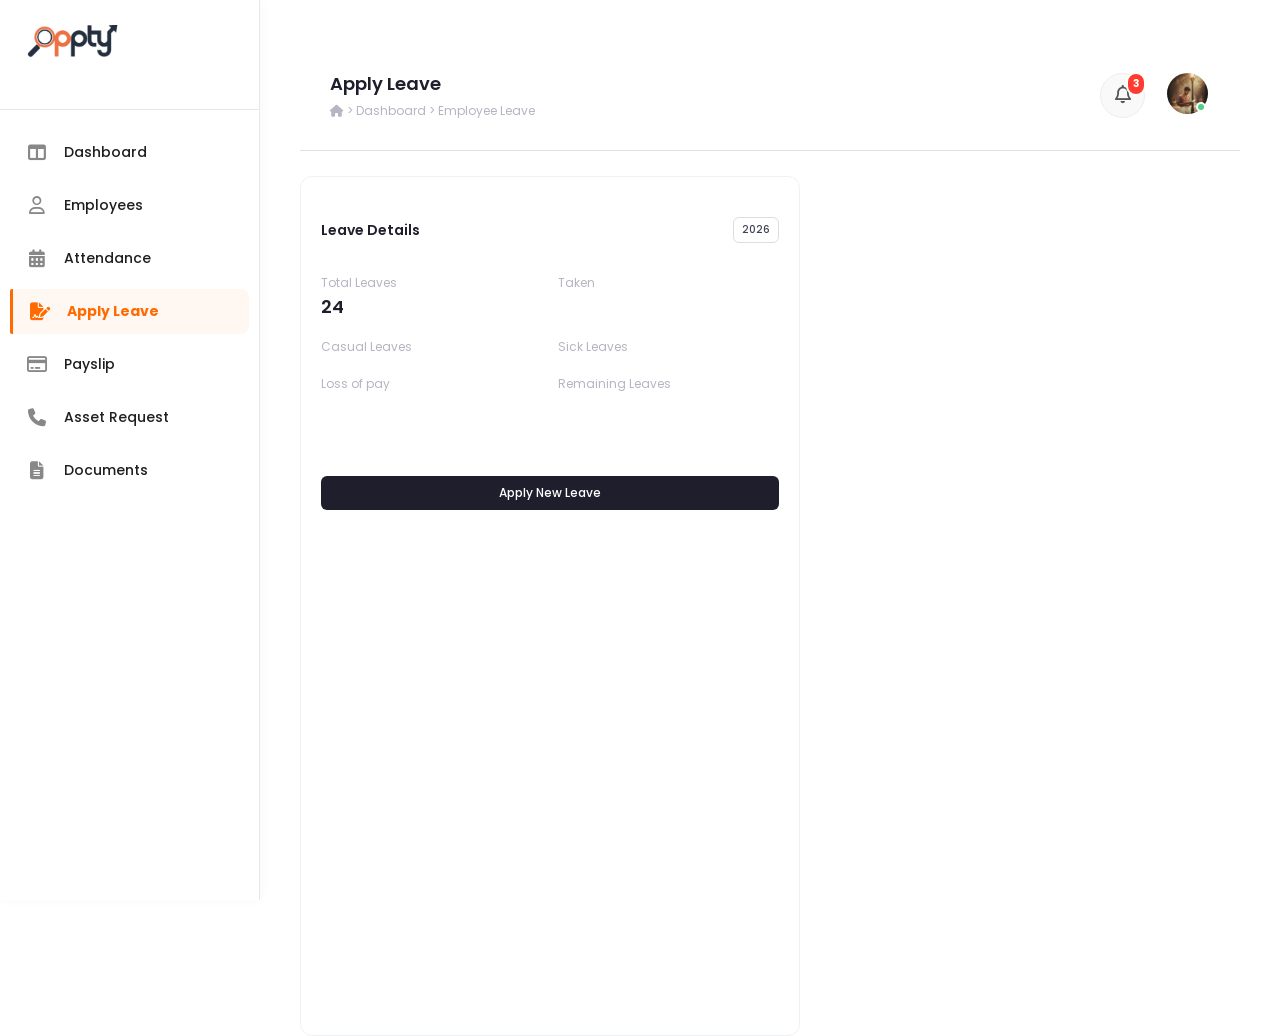
==== commit 1ca212f8: "u" ====
--- a/f_fr_bac/f_fr_bac/dashb_employee_trail/apply_leave/leave.html
+++ b/f_fr_bac/f_fr_bac/dashb_employee_trail/apply_leave/leave.html
@@ -31,9 +31,9 @@
           </div>
 
           <!-- Toggle Button -->
-          <button id="sidebarToggle" class="sidebar-toggle">
+          <!-- <button id="sidebarToggle" class="sidebar-toggle">
             <i class="fa-solid fa-chevron-left"></i>
-          </button>
+          </button> -->
         </div>
 
         <div class="sidebar-content">
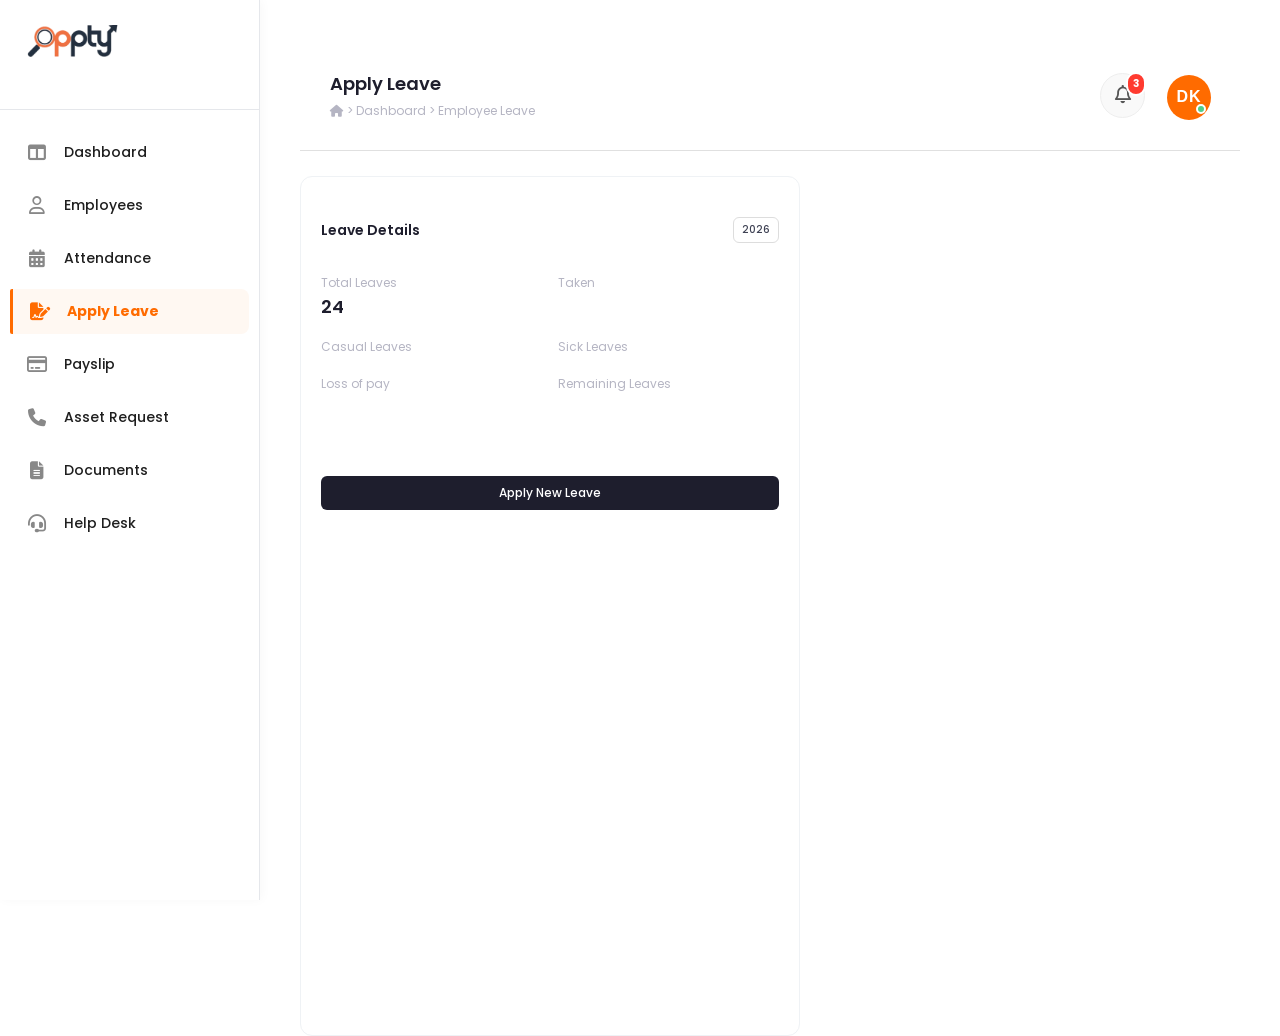
==== commit 69614f05: "added help desk page" ====
--- a/f_fr_bac/f_fr_bac/dashb_employee_trail/apply_leave/leave.html
+++ b/f_fr_bac/f_fr_bac/dashb_employee_trail/apply_leave/leave.html
@@ -105,6 +105,17 @@
           </div>
         </a>
       </li>
+
+<!-- help desk -->
+             <li class="menu-item">
+              <a href="../help_desk/help_desk.html" class="menu-link">
+                <div class="link-left">
+                  <i class="fa-solid fa-headset"></i>
+                  <span>Help Desk</span>
+                </div>
+              </a>
+            </li>
+
           </ul>
         </div>
       </aside>
@@ -162,40 +173,44 @@
         </div>
 
         <!-- 2. PROFILE COMPONENT -->
-        <div class="db-widget-wrapper">
-            <!-- Profile Image Button -->
-            <button class="db-profile-trigger-btn" onclick="db_toggleProfile()">
-                <img src="../assets/profiledp.jpeg" alt="User">
-                <span class="db-online-dot"></span>
+       <div class="db-widget-wrapper">
+    <!-- Profile Image Button (Trigger) -->
+    <button class="db-profile-trigger-btn" onclick="db_toggleProfile()">
+        <!-- Container for Small Avatar (Image or Initials) -->
+        <div id="db-trigger-avatar-box" class="db-avatar-box sm">
+            <img src="" alt="User" id="db-trigger-img" style="display: none;">
+        </div>
+        <span class="db-online-dot"></span>
+    </button>
+
+    <!-- Dropdown Card -->
+    <div class="db-dropdown-card db-profile-card" id="db-profile-menu">
+        <!-- User Info Header -->
+        <div class="db-profile-header-info">
+            <!-- Container for Large Avatar (Image or Initials) -->
+            <div id="db-header-avatar-box" class="db-user-avatar-lg">
+                <img src="" alt="User" id="db-header-img" style="display: none;">
+            </div>
+            
+            <div class="db-user-info-text">
+                <h3 id="db-user-name">Loading...</h3>
+                <p>Employee ID: <span id="db-employee-id">...</span></p>
+            </div>
+        </div>
+
+        <!-- Menu Links -->
+        <ul class="db-profile-nav-list">
+            <li><a href="../dashboard/dashboard.html"><i class="fa-regular fa-user"></i> My Profile</a></li>
+        </ul>
+
+        <!-- Logout Section -->
+        <div class="db-logout-footer">
+            <button class="db-logout-action-btn" onclick="db_logoutUser()">
+                <i class="fa-solid fa-arrow-right-from-bracket"></i> Logout
             </button>
-
-            <!-- Unique ID for Profile Dropdown -->
-            <div class="db-dropdown-card db-profile-card" id="db-profile-menu">
-                <!-- User Info Header -->
-                <div class="db-profile-header-info">
-                    <div class="db-user-avatar-lg">
-                        <img src="../assets/profiledp.jpeg" alt="User">
-                    </div>
-                    <div class="db-user-info-text">
-                        <h3 id="name"></h3>
-                        <p>Employee ID: <span id="employee_id"></span></p>
-                    </div>
-                </div>
-
-                <!-- Menu Links -->
-                <ul class="db-profile-nav-list">
-                    <li><a href="../dashboard/dashboard.html"><i class="fa-regular fa-user"></i> My Profile</a></li>
-                    
-                </ul>
-
-                <!-- Logout Section -->
-                <div class="db-logout-footer">
-                    <button class="db-logout-action-btn" onclick="db_logoutUser()">
-                        <i class="fa-solid fa-arrow-right-from-bracket"></i> Logout
-                    </button>
-                </div>
-            </div>
-        </div>
+        </div>
+    </div>
+</div>
          </div>
           </header>
         </div>
--- a/f_fr_bac/f_fr_bac/dashb_employee_trail/dashboard/dashboard.css
+++ b/f_fr_bac/f_fr_bac/dashb_employee_trail/dashboard/dashboard.css
@@ -324,7 +324,7 @@
 }
 
 .db-user-avatar-lg img {
-    width: 50px; height: 50px;
+    width: 52px; height: 50px;
     border-radius: 50%;
     object-fit: cover;
 }
@@ -345,7 +345,7 @@
     padding: 10px 20px;
     text-decoration: none;
     color: #555;
-    font-size: 14px;
+    font-size: 14px; 
     transition: 0.2s;
 }
 
@@ -698,3 +698,92 @@
   cursor: pointer;
   font-size: 16px;
 }
+
+
+/* small profile section */
+/* --- Avatar Styling --- */
+
+/* Wrapper to ensure size consistency */
+.db-avatar-box {
+    position: relative;
+    border-radius: 50%;
+    overflow: hidden;
+    display: flex;
+    align-items: center;
+    justify-content: center;
+}
+
+/* Small Avatar (Trigger Button) */
+.db-avatar-box.sm {
+    width: 44px;
+    height: 45px;
+}
+
+/* Large Avatar (Inside Dropdown) */
+.db-user-avatar-lg {
+    width: 60px;
+    height: 48px;
+    border-radius: 50%;
+    overflow: hidden;
+    display: flex;
+    align-items: center;
+    justify-content: center;
+    margin-right: 15px; /* Spacing for header info */
+}
+
+/* Standard Image Styling */
+.db-avatar-box img,
+.db-user-avatar-lg img {
+    width: 100%;
+    height: 100%;
+    object-fit: cover;
+}
+
+/* --- THE NEW INITIALS STYLING --- */
+.avatar-initials {
+    width: 100%;
+    height: 100%;
+    background-color: #ff6b00; /* Theme Orange */
+    color: #ffffff;
+    display: flex;
+    align-items: center;
+    justify-content: center;
+    font-weight: 600;
+    font-family: 'Inter', sans-serif;
+    letter-spacing: 1px;
+    text-transform: uppercase;
+}
+
+/* Font sizes for different containers */
+.db-avatar-box.sm .avatar-initials {
+    font-size: 16px; 
+}
+
+.db-user-avatar-lg .avatar-initials {
+    font-size: 24px; 
+}
+
+/* --- Dropdown Toggle (Required for functionality) --- */
+.db-dropdown-card {
+    display: none;
+    position: absolute;
+    right: 0;
+    top: 55px;
+    background: white;
+    box-shadow: 0 10px 30px rgba(0,0,0,0.15);
+    border-radius: 12px;
+    width: 280px;
+    z-index: 1000;
+    padding: 15px;
+    border: 1px solid #eee;
+}
+
+.db-dropdown-card.show {
+    display: block;
+    animation: fadeIn 0.2s ease;
+}
+
+@keyframes fadeIn {
+    from { opacity: 0; transform: translateY(-10px); }
+    to { opacity: 1; transform: translateY(0); }
+}
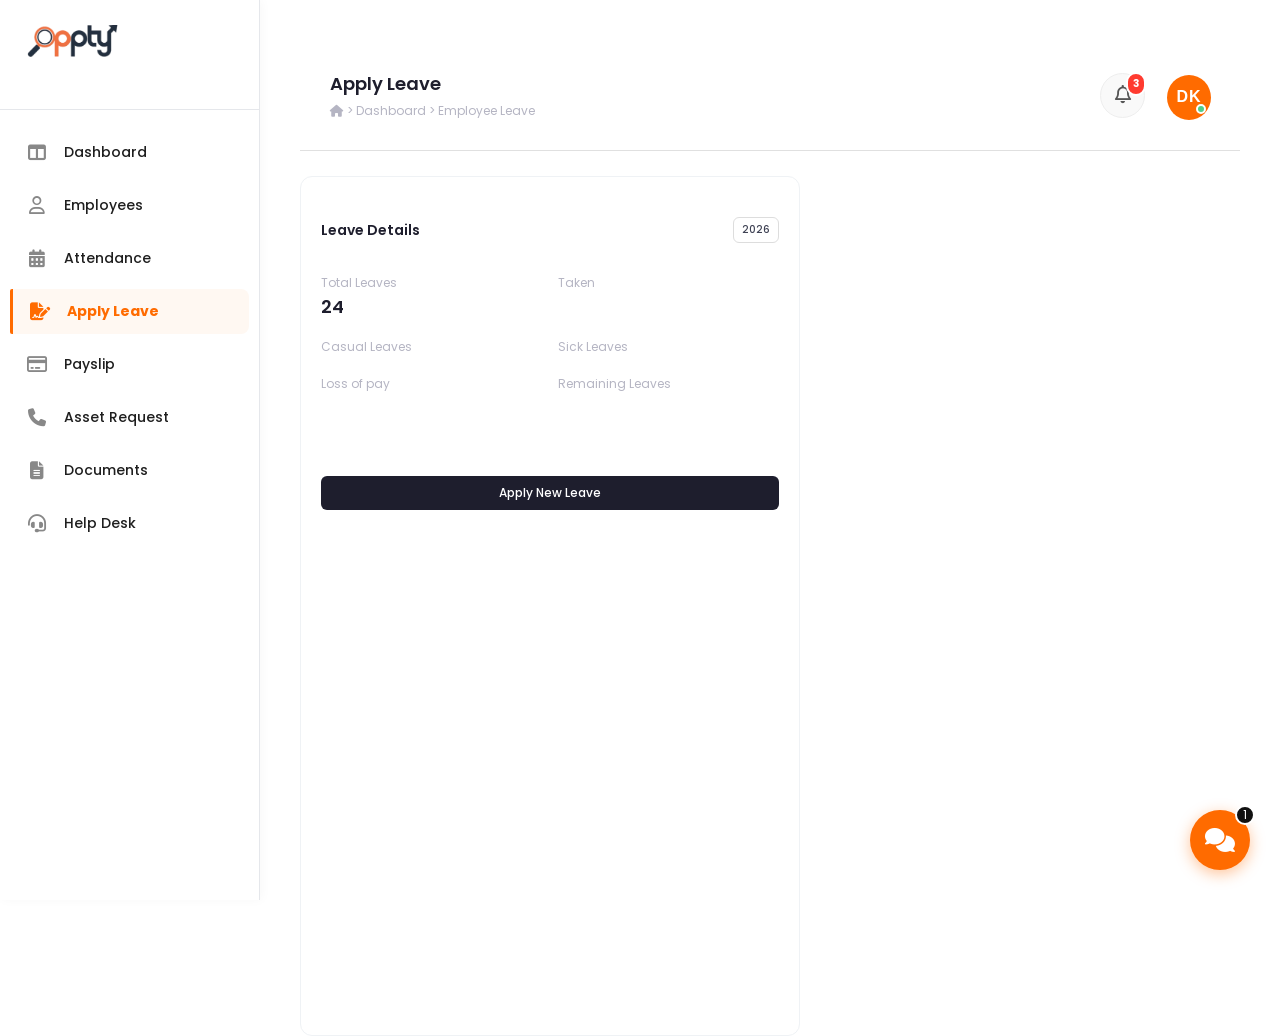
==== commit 76725742: "added chat box assistance" ====
--- a/f_fr_bac/f_fr_bac/dashb_employee_trail/apply_leave/leave.html
+++ b/f_fr_bac/f_fr_bac/dashb_employee_trail/apply_leave/leave.html
@@ -325,6 +325,50 @@
 
       </main>
     </div>
+
+
+
+    <!-- CHAT WIDGET STRUCTURE -->
+
+<!-- 1. Floating Trigger Button -->
+<button id="chat-trigger-btn" class="chat-trigger" onclick="toggleChat()">
+    <i class="fa-solid fa-comments"></i>
+    <span class="chat-notify-badge">1</span>
+</button>
+
+<!-- 2. Chat Window -->
+<div id="chat-window" class="chat-window-container">
+    
+    <!-- Header -->
+    <div class="chat-header">
+        <div class="chat-header-info">
+            <div class="chat-avatar">
+                <i class="fa-solid fa-robot"></i>
+            </div>
+            <div>
+                <h4>IT & HR Assistant</h4>
+                <span class="chat-status"><span class="status-dot"></span> Online</span>
+            </div>
+        </div>
+        <button class="chat-close-btn" onclick="toggleChat()">
+            <i class="fa-solid fa-xmark"></i>
+        </button>
+    </div>
+
+    <!-- Messages Body -->
+    <div id="chat-body" class="chat-body">
+        <!-- Messages will appear here dynamically -->
+    </div>
+
+    <!-- Input Area -->
+    <div class="chat-footer">
+        <input type="text" id="chat-input" placeholder="Type your message..." onkeypress="handleEnter(event)">
+        <button id="chat-send-btn" onclick="sendMessage()">
+            <i class="fa-solid fa-paper-plane"></i>
+        </button>
+    </div>
+</div>
+
         <script src="./leave.js"></script>
         <script src="../employee_page/employee.js"></script>
         <script src="../dashboard/dashboard.js"></script>
--- a/f_fr_bac/f_fr_bac/dashb_employee_trail/dashboard/dashboard.css
+++ b/f_fr_bac/f_fr_bac/dashb_employee_trail/dashboard/dashboard.css
@@ -786,4 +786,294 @@
 @keyframes fadeIn {
     from { opacity: 0; transform: translateY(-10px); }
     to { opacity: 1; transform: translateY(0); }
+}
+
+
+
+
+/* --- FLOATING CHAT WIDGET --- */
+
+/* Trigger Button */
+.chat-trigger {
+    position: fixed;
+    bottom: 30px;
+    right: 30px;
+    width: 60px;
+    height: 60px;
+    background-color: #ff6b00; /* Theme Orange */
+    color: white;
+    border: none;
+    border-radius: 50%;
+    box-shadow: 0 4px 15px rgba(255, 107, 0, 0.4);
+    cursor: pointer;
+    z-index: 9999;
+    font-size: 24px;
+    transition: transform 0.3s ease;
+    display: flex;
+    align-items: center;
+    justify-content: center;
+}
+
+.chat-trigger:hover {
+    transform: scale(1.1);
+    background-color: #e65e00;
+}
+
+.chat-notify-badge {
+    position: absolute;
+    top: -5px;
+    right: -5px;
+    background: #111;
+    color: white;
+    font-size: 12px;
+    width: 20px;
+    height: 20px;
+    border-radius: 50%;
+    display: flex;
+    align-items: center;
+    justify-content: center;
+    border: 2px solid white;
+}
+
+/* Chat Window Container */
+.chat-window-container {
+    position: fixed;
+    bottom: 100px;
+    right: 30px;
+    width: 350px;
+    height: 450px;
+    background: white;
+    border-radius: 12px;
+    box-shadow: 0 5px 30px rgba(0,0,0,0.15);
+    z-index: 9999;
+    display: flex;
+    flex-direction: column;
+    overflow: hidden;
+    opacity: 0;
+    transform: translateY(20px) scale(0.95);
+    pointer-events: none;
+    transition: all 0.3s cubic-bezier(0.175, 0.885, 0.32, 1.275);
+}
+
+.chat-window-container.active {
+    opacity: 1;
+    transform: translateY(0) scale(1);
+    pointer-events: all;
+}
+
+/* Header */
+.chat-header {
+    background: #ff6b00;
+    padding: 15px;
+    display: flex;
+    justify-content: space-between;
+    align-items: center;
+    color: white;
+}
+
+.chat-header-info {
+    display: flex;
+    align-items: center;
+    gap: 10px;
+}
+
+.chat-avatar {
+    width: 35px;
+    height: 35px;
+    background: rgba(255,255,255,0.2);
+    border-radius: 50%;
+    display: flex;
+    align-items: center;
+    justify-content: center;
+}
+
+.chat-header h4 {
+    font-size: 14px;
+    font-weight: 600;
+    margin: 0;
+}
+
+.chat-status {
+    font-size: 11px;
+    opacity: 0.9;
+    display: flex;
+    align-items: center;
+    gap: 5px;
+}
+
+.status-dot {
+    width: 8px;
+    height: 8px;
+    background: #10b981; /* Green */
+    border-radius: 50%;
+}
+
+.chat-close-btn {
+    background: none;
+    border: none;
+    color: white;
+    cursor: pointer;
+    font-size: 18px;
+}
+
+/* Chat Body */
+.chat-body {
+    flex: 1;
+    padding: 15px;
+    overflow-y: auto;
+    background: #f8fafc;
+    display: flex;
+    flex-direction: column;
+    gap: 10px;
+    scroll-behavior: smooth;
+}
+
+.message {
+    max-width: 80%;
+    padding: 10px 14px;
+    border-radius: 12px;
+    font-size: 13px;
+    line-height: 1.4;
+    position: relative;
+    word-wrap: break-word;
+}
+
+.message.received {
+    background: #e2e8f0;
+    color: #333;
+    align-self: flex-start;
+    border-bottom-left-radius: 2px;
+}
+
+.message.sent {
+    background: #ff6b00;
+    color: white;
+    align-self: flex-end;
+    border-bottom-right-radius: 2px;
+    box-shadow: 0 2px 5px rgba(255, 107, 0, 0.2);
+}
+
+.msg-time {
+    display: block;
+    font-size: 10px;
+    margin-top: 4px;
+    opacity: 0.7;
+    text-align: right;
+}
+
+/* Footer (Input) */
+.chat-footer {
+    padding: 10px 15px;
+    background: white;
+    border-top: 1px solid #eee;
+    display: flex;
+    align-items: center;
+    gap: 10px;
+}
+
+.chat-footer input {
+    flex: 1;
+    padding: 10px;
+    border: 1px solid #e2e8f0;
+    border-radius: 20px;
+    outline: none;
+    font-size: 13px;
+    font-family: 'Inter', sans-serif;
+}
+
+.chat-footer input:focus {
+    border-color: #ff6b00;
+}
+
+#chat-send-btn {
+    background: #ff6b00;
+    color: white;
+    border: none;
+    width: 35px;
+    height: 35px;
+    border-radius: 50%;
+    cursor: pointer;
+    transition: background 0.2s;
+    display: flex;
+    align-items: center;
+    justify-content: center;
+    font-size: 14px;
+}
+
+#chat-send-btn:hover {
+    background: #e65e00;
+}
+
+/* --- HYBRID AI STYLES --- */
+
+/* Inline Chips (Quick Reply Buttons) */
+.chip {
+    display: inline-block;
+    background: #fff;
+    padding: 6px 12px;
+    border-radius: 15px;
+    font-size: 11px;
+    margin: 4px 2px;
+    cursor: pointer;
+    border: 1px solid #ff6b00;
+    color: #ff6b00;
+    font-weight: 500;
+    transition: 0.2s;
+}
+
+.chip:hover {
+    background: #ff6b00;
+    color: white;
+}
+
+/* Chat Inline Action Button */
+.chat-inline-btn {
+    background: #111;
+    color: white;
+    border: none;
+    padding: 6px 12px;
+    border-radius: 4px;
+    cursor: pointer;
+    font-size: 11px;
+    margin-top: 8px;
+    display: inline-block;
+}
+
+.chat-inline-btn:hover {
+    opacity: 0.9;
+}
+
+/* Typing Animation */
+.typing span {
+    display: inline-block;
+    width: 6px;
+    height: 6px;
+    background: #999;
+    border-radius: 50%;
+    margin-right: 3px;
+    animation: typing 1s infinite;
+}
+.typing span:nth-child(2) { animation-delay: 0.2s; }
+.typing span:nth-child(3) { animation-delay: 0.4s; }
+
+@keyframes typing {
+    0%, 100% { transform: translateY(0); }
+    50% { transform: translateY(-5px); }
+}
+
+/* Mobile Responsive */
+@media (max-width: 480px) {
+    .chat-window-container {
+        width: 100%;
+        height: 100%;
+        bottom: 0;
+        right: 0;
+        border-radius: 0;
+        z-index: 10000;
+    }
+    
+    .chat-trigger {
+        bottom: 20px;
+        right: 20px;
+    }
 }
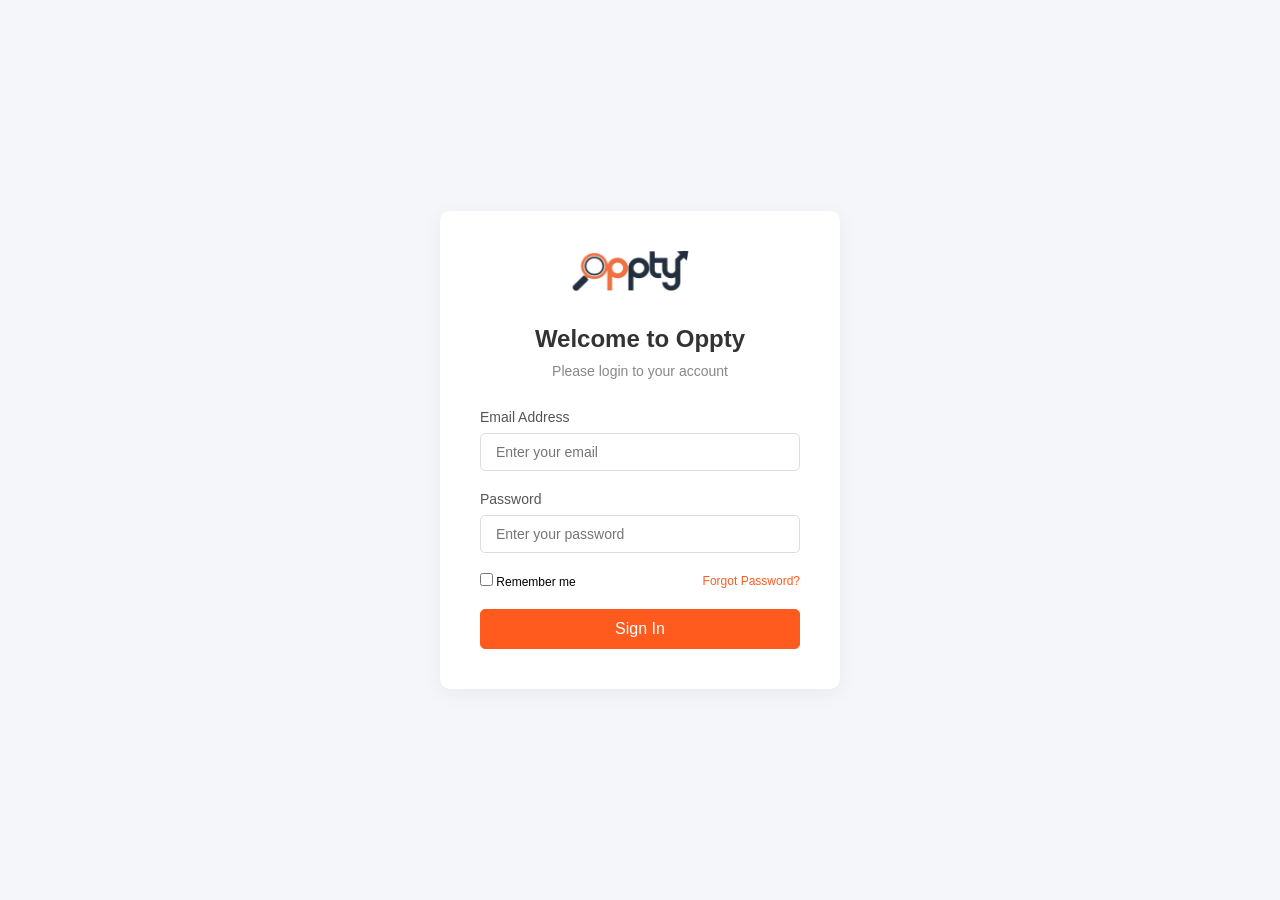
==== commit adf15b66: "added footer" ====
--- a/f_fr_bac/f_fr_bac/dashb_employee_trail/apply_leave/leave.html
+++ b/f_fr_bac/f_fr_bac/dashb_employee_trail/apply_leave/leave.html
@@ -211,6 +211,23 @@
         </div>
     </div>
 </div>
+
+<!-- Custom Logout Confirmation Modal -->
+<div id="logout-confirm-modal" class="logout-modal-overlay">
+    <div class="logout-modal-card">
+        <div class="logout-icon-box">
+            <i class="fa-solid fa-arrow-right-from-bracket"></i>
+        </div>
+        <h3>Log Out?</h3>
+        <p>Are you sure you want to end your session? You will need to sign in again to access the dashboard.</p>
+        
+        <div class="logout-modal-actions">
+            <button class="btn-cancel" onclick="closeLogoutModal()">Cancel</button>
+            <button class="btn-confirm" onclick="performLogout()">Yes, Log Out</button>
+        </div>
+    </div>
+</div>
+
          </div>
           </header>
         </div>
@@ -249,7 +266,26 @@
                         </div>
                         <button class="btn btn-dark btn-trigger" style="width: 100%; margin-top: 80px; text-align: center; display: flex; justify-content: center; align-items: center;" >Apply New Leave</button>
                     </div>
-                </div>
+
+
+                    <!-- footer section -->
+
+<footer class="db-footer">
+    <!-- Left Side -->
+    <div class="footer-left">
+        2025 &copy; <span class="brand-text">Oppty</span>
+    </div>
+
+    <!-- Right Side -->
+    <div class="footer-right">
+        Designed & Developed By <a href="#" class="brand-link">Oppty</a>
+    </div>
+</footer>
+
+                </div>
+
+
+                
 
                 <!-- leave apply modal -->
   <div class="lm-modal-overlay" id="lmLeaveModal">
@@ -321,6 +357,10 @@
         <p>Your leave application has been sent for approval successfully.</p>
         <button class="lm-btn-success-close" id="lmSuccessCloseBtn">Continue</button>
     </div>
+
+
+        
+
 </div>
 
       </main>
--- a/f_fr_bac/f_fr_bac/dashb_employee_trail/dashboard/dashboard.css
+++ b/f_fr_bac/f_fr_bac/dashb_employee_trail/dashboard/dashboard.css
@@ -387,6 +387,116 @@
     to { opacity: 1; transform: translateY(0); }
 }
 
+/* --- Logout Modal Overlay --- */
+.logout-modal-overlay {
+    position: fixed;
+    top: 0;
+    left: 0;
+    width: 100%;
+    height: 100%;
+    background: rgba(0, 0, 0, 0.6); /* Dark dim background */
+    backdrop-filter: blur(5px); /* Modern blur effect */
+    z-index: 99999;
+    display: flex;
+    align-items: center;
+    justify-content: center;
+    
+    /* Hidden state */
+    opacity: 0;
+    visibility: hidden;
+    transition: all 0.3s ease;
+}
+
+/* Visible State (triggered by JS) */
+.logout-modal-overlay.show {
+    opacity: 1;
+    visibility: visible;
+}
+
+/* --- Modal Card --- */
+.logout-modal-card {
+    background: white;
+    width: 90%;
+    max-width: 400px;
+    padding: 30px;
+    border-radius: 16px;
+    text-align: center;
+    box-shadow: 0 20px 50px rgba(0,0,0,0.2);
+    transform: scale(0.8);
+    transition: transform 0.3s cubic-bezier(0.175, 0.885, 0.32, 1.275);
+}
+
+.logout-modal-overlay.show .logout-modal-card {
+    transform: scale(1);
+}
+
+/* Icon */
+.logout-icon-box {
+    width: 70px;
+    height: 70px;
+    background: rgba(255, 107, 0, 0.1); /* Light Orange */
+    color: #ff6b00;
+    border-radius: 50%;
+    display: flex;
+    align-items: center;
+    justify-content: center;
+    font-size: 28px;
+    margin: 0 auto 20px;
+}
+
+/* Typography */
+.logout-modal-card h3 {
+    font-size: 22px;
+    color: #111;
+    margin-bottom: 10px;
+    font-weight: 700;
+}
+
+.logout-modal-card p {
+    color: #666;
+    font-size: 14px;
+    line-height: 1.5;
+    margin-bottom: 25px;
+}
+
+/* Buttons */
+.logout-modal-actions {
+    display: flex;
+    gap: 15px;
+    justify-content: center;
+}
+
+.logout-modal-actions button {
+    padding: 12px 24px;
+    border-radius: 8px;
+    font-size: 14px;
+    font-weight: 600;
+    cursor: pointer;
+    transition: all 0.2s;
+    flex: 1;
+}
+
+.btn-cancel {
+    background: transparent;
+    border: 1px solid #ddd;
+    color: #666;
+}
+
+.btn-cancel:hover {
+    background: #f5f5f5;
+    color: #333;
+}
+
+.btn-confirm {
+    background: #ff6b00; /* Theme Orange */
+    border: 1px solid #ff6b00;
+    color: white;
+}
+
+.btn-confirm:hover {
+    background: #e65e00;
+    box-shadow: 0 5px 15px rgba(255, 107, 0, 0.3);
+}
 
 
 
@@ -1076,4 +1186,50 @@
         bottom: 20px;
         right: 20px;
     }
+}
+
+
+/* footer section */
+.db-footer {
+    display: flex;                
+    justify-content: space-between; 
+    align-items: center;          
+    width: 100%; 
+    
+    /* CHANGE THIS LINE */
+    padding: 20px 30px; /* Adds 30px padding to Left and Right */
+    
+    border-top: 1px solid #e6e6e6; 
+    margin-top: 30px;
+    background-color: transparent; 
+    
+    /* Add this to ensure it sits on top of backgrounds but behind modals */
+    position: relative; 
+    z-index: 1; 
+}
+
+/* Text Styling */
+.footer-left, 
+.footer-right {
+    font-size: 13px;
+    color: #888; /* Grey text */
+    font-weight: 500;
+}
+
+/* Orange Brand Color */
+.brand-text, 
+.brand-link {
+    color: #ff6b00; /* Your theme orange */
+    font-weight: 600;
+    text-decoration: none;
+}
+
+/* Mobile Responsiveness */
+@media (max-width: 768px) {
+    .db-footer {
+        flex-direction: column; /* Stack on top of each other on mobile */
+        gap: 10px;
+        text-align: center;
+        justify-content: center;
+    }
 }
